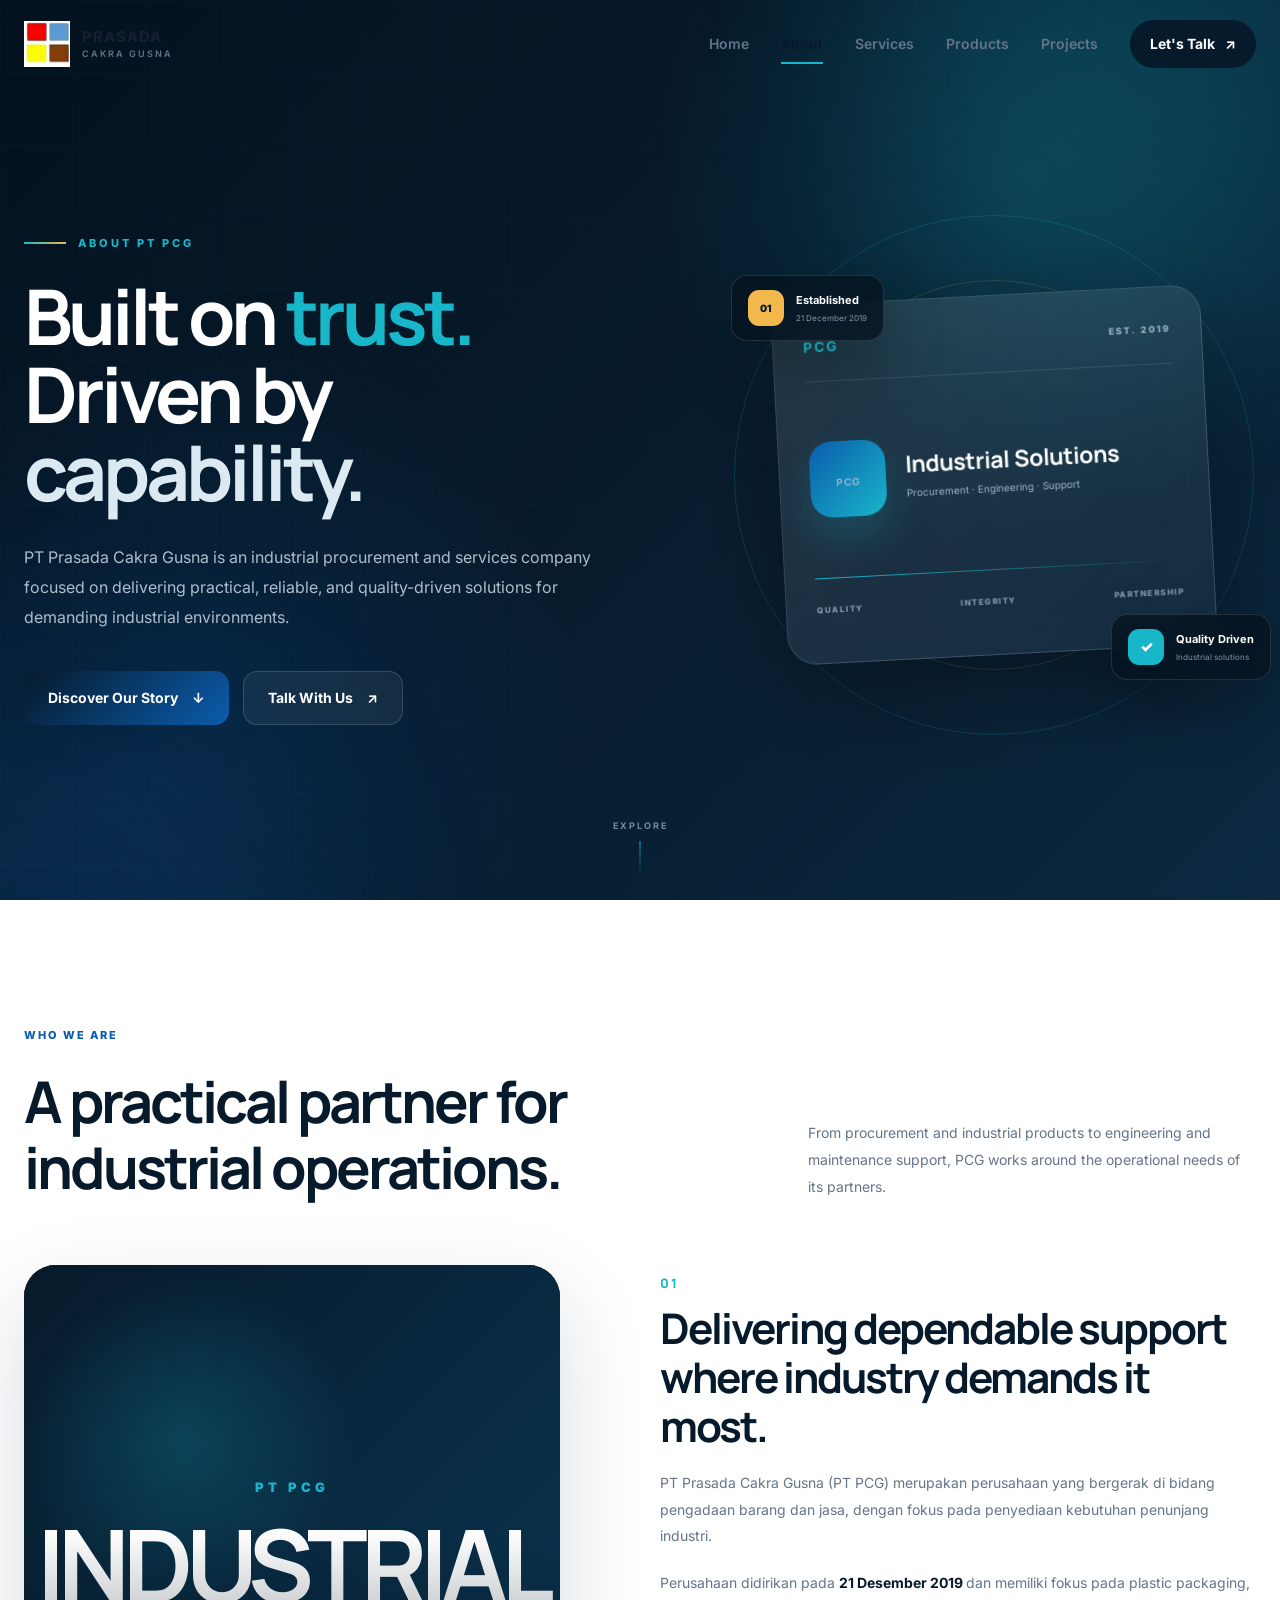
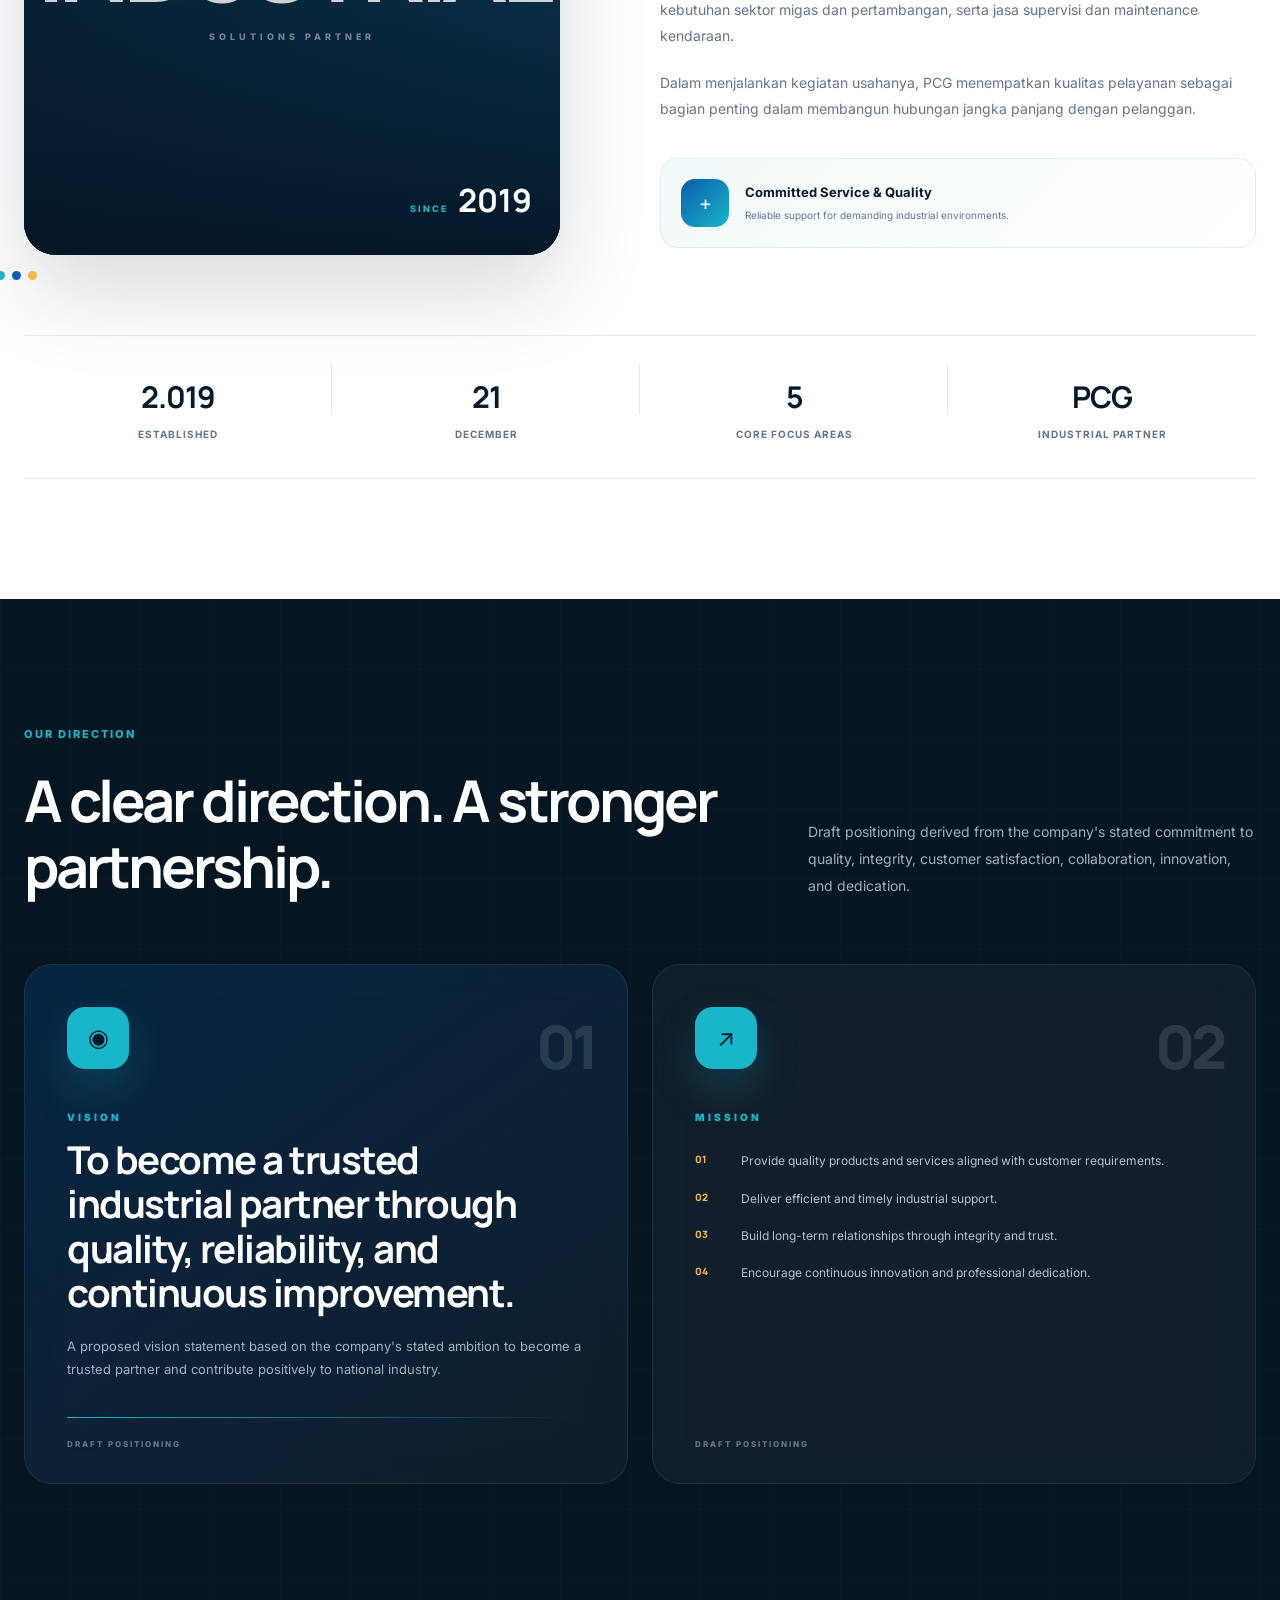
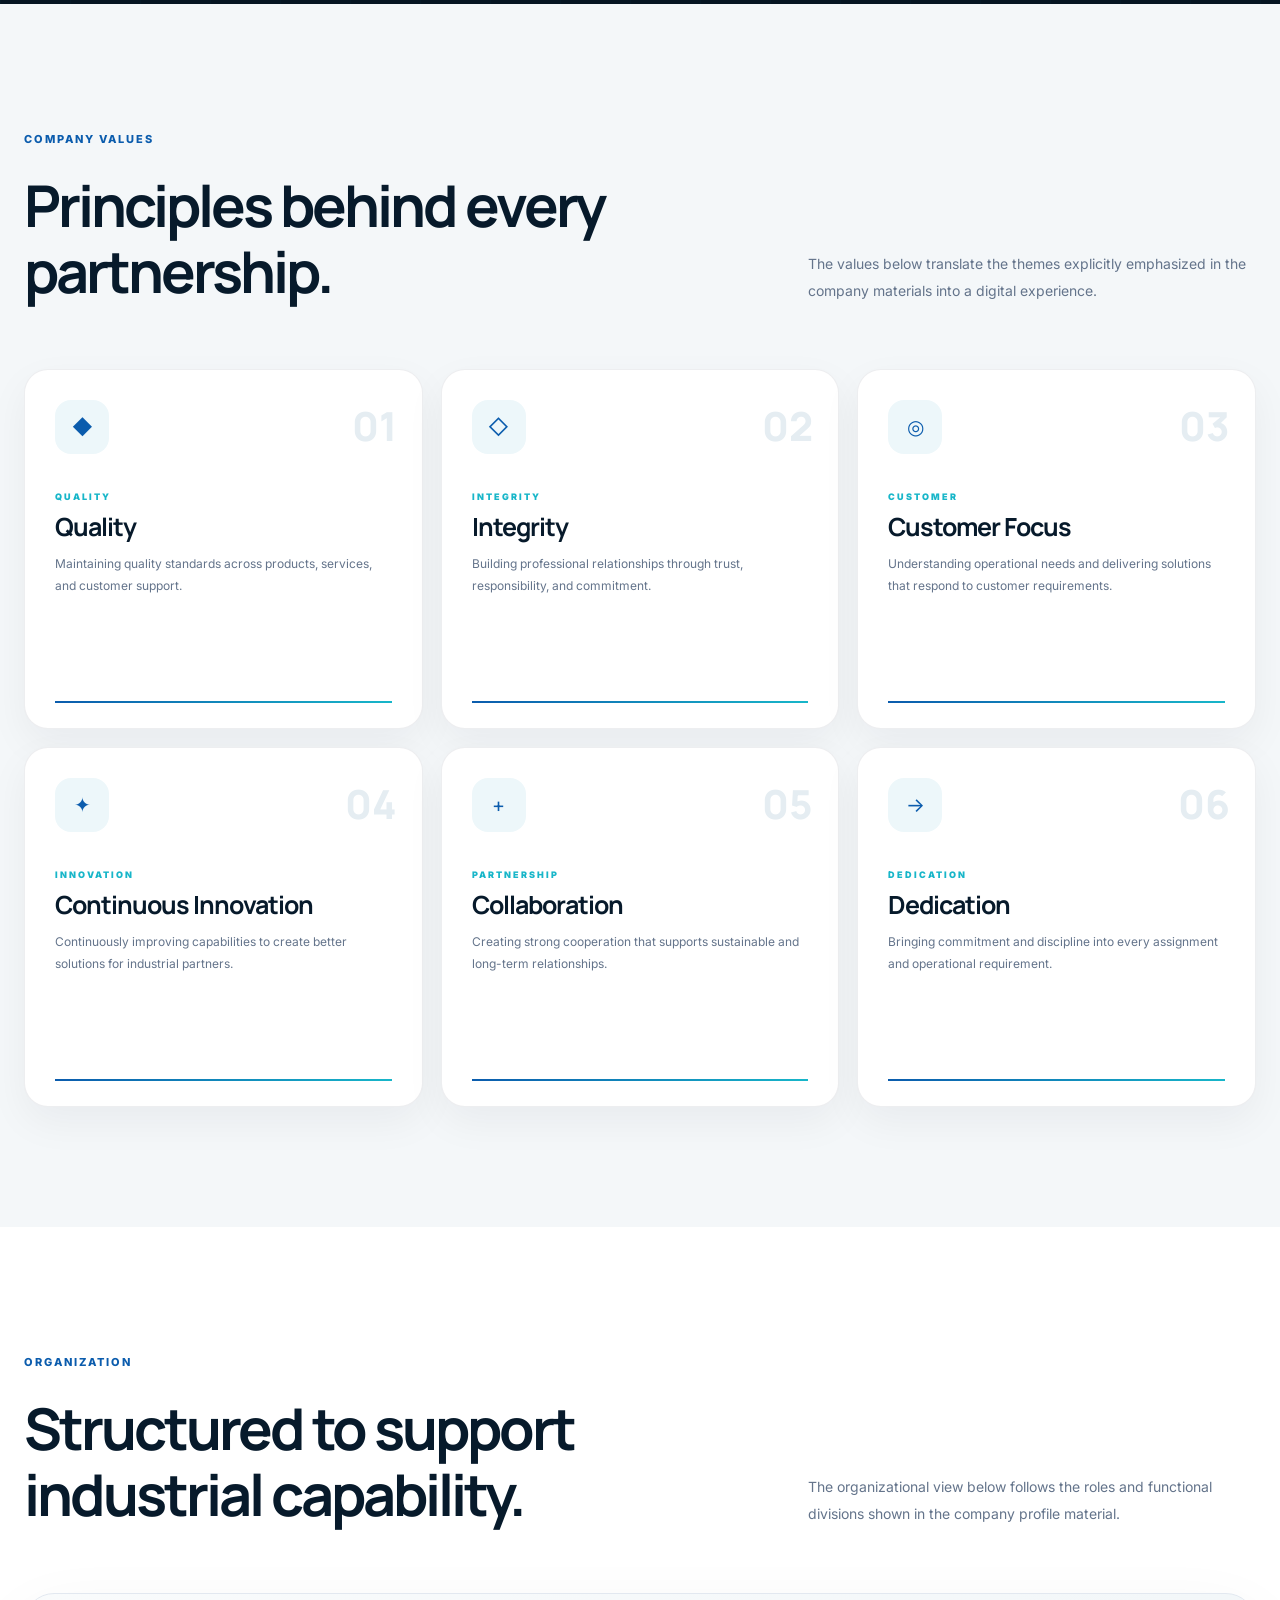
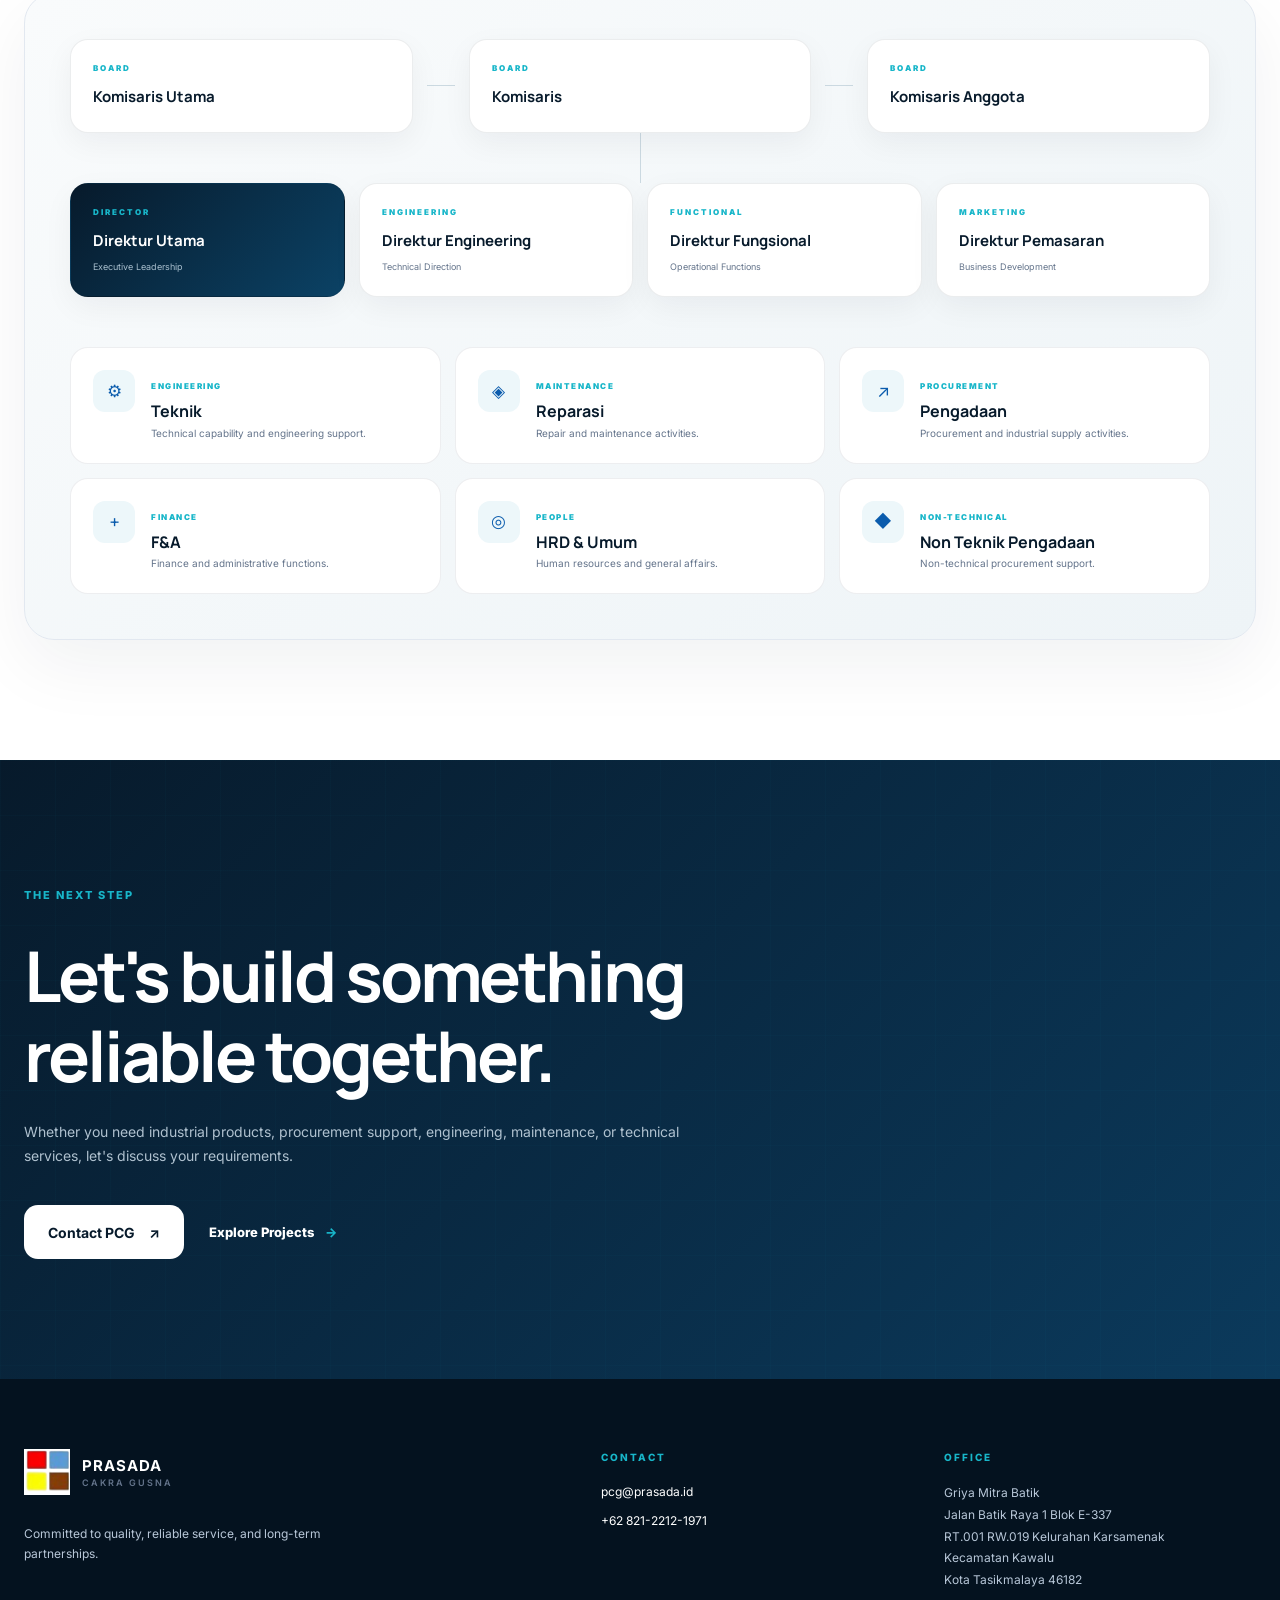
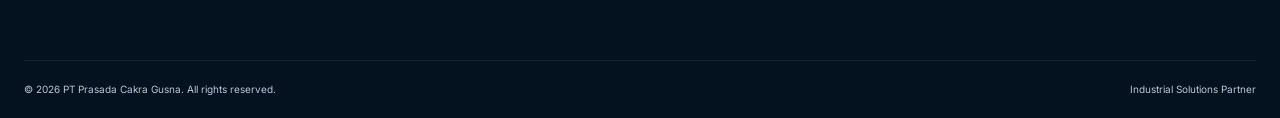
==== about.html @ 7a664880 "update part 3" ====
<!-- ==========================================================
    FILE: about.html
    PT PRASADA CAKRA GUSNA
    Premium About Experience
=========================================================== -->

<!DOCTYPE html>
<html lang="id">

<head>

    <meta charset="UTF-8">

    <meta
        name="viewport"
        content="width=device-width, initial-scale=1.0">

    <meta
        name="description"
        content="Discover PT Prasada Cakra Gusna — industrial procurement, engineering, technical services, and industrial support partner.">

    <meta
        name="theme-color"
        content="#071A2B">

    <title>
        About | PT Prasada Cakra Gusna
    </title>


    <!-- ======================================================
        GOOGLE FONTS
    ======================================================= -->

    <link rel="preconnect" href="https://fonts.googleapis.com">

    <link
        rel="preconnect"
        href="https://fonts.gstatic.com"
        crossorigin>

    <link
        href="https://fonts.googleapis.com/css2?family=Inter:wght@400;500;600;700&family=Manrope:wght@500;600;700;800&display=swap"
        rel="stylesheet">


    <!-- ======================================================
        MAIN CSS
    ======================================================= -->

    <link
        rel="stylesheet"
        href="css/style.css">


    <!-- ======================================================
        ABOUT CSS
    ======================================================= -->

    <link
        rel="stylesheet"
        href="css/about.css">

</head>


<body class="about-page">


    <!-- ======================================================
        PAGE LOADER
    ======================================================= -->

    <div
        id="pageLoader"
        class="page-loader">

        <div class="loader-inner">

            <div class="loader-logo">
                PCG
            </div>

            <div class="loader-line"></div>

        </div>

    </div>


    <!-- ======================================================
        NAVBAR
    ======================================================= -->

    <header
        id="navbar"
        class="navbar">

        <div class="container navbar-inner">

            <a
                href="index.html"
                class="brand">

                <img
                    src="assets/logo/pcg-logo.png"
                    alt="PT Prasada Cakra Gusna"
                    class="brand-logo">

                <div class="brand-text">

                    <strong>
                        PRASADA
                    </strong>

                    <span>
                        CAKRA GUSNA
                    </span>

                </div>

            </a>


            <!-- Desktop Navigation -->

            <nav class="desktop-nav">

                <a
                    href="index.html"
                    class="nav-link">

                    Home

                </a>


                <a
                    href="about.html"
                    class="nav-link active">

                    About

                </a>


                <a
                    href="index.html#services"
                    class="nav-link">

                    Services

                </a>


                <a
                    href="index.html#products"
                    class="nav-link">

                    Products

                </a>


                <a
                    href="index.html#projects"
                    class="nav-link">

                    Projects

                </a>


                <a
                    href="index.html#contact"
                    class="nav-cta">

                    Let's Talk

                    <span>
                        ↗
                    </span>

                </a>

            </nav>


            <!-- Mobile Button -->

            <button
                id="mobileMenuButton"
                class="mobile-menu-button"
                type="button"
                aria-label="Open navigation menu"
                aria-expanded="false">

                <span></span>
                <span></span>
                <span></span>

            </button>

        </div>


        <!-- Mobile Navigation -->

        <div
            id="mobileMenu"
            class="mobile-menu">

            <a href="index.html">
                Home
            </a>

            <a href="about.html">
                About
            </a>

            <a href="index.html#services">
                Services
            </a>

            <a href="index.html#products">
                Products
            </a>

            <a href="index.html#projects">
                Projects
            </a>

            <a href="index.html#contact">
                Contact
            </a>

        </div>

    </header>


    <!-- ======================================================
        MAIN
    ======================================================= -->

    <main>


        <!-- ==================================================
            ABOUT HERO
        =================================================== -->

        <section class="about-hero">

            <div class="about-hero-grid"></div>

            <div class="about-hero-glow about-hero-glow-one"></div>

            <div class="about-hero-glow about-hero-glow-two"></div>


            <div class="container about-hero-inner">


                <div class="about-hero-copy reveal">

                    <span class="about-kicker">

                        <span class="about-kicker-line"></span>

                        ABOUT PT PCG

                    </span>


                    <h1>

                        Built on
                        <span>
                            trust.
                        </span>

                        Driven by
                        <strong>
                            capability.
                        </strong>

                    </h1>


                    <p>

                        PT Prasada Cakra Gusna is an industrial
                        procurement and services company focused
                        on delivering practical, reliable, and
                        quality-driven solutions for demanding
                        industrial environments.

                    </p>


                    <div class="about-hero-actions">

                        <a
                            href="#company-story"
                            class="button button-primary">

                            Discover Our Story

                            <span>
                                ↓
                            </span>

                        </a>


                        <a
                            href="index.html#contact"
                            class="button button-secondary">

                            Talk With Us

                            <span>
                                ↗
                            </span>

                        </a>

                    </div>

                </div>


                <!-- Hero Visual -->

                <div
                    class="about-hero-visual reveal">


                    <div class="about-orbit orbit-large"></div>

                    <div class="about-orbit orbit-medium"></div>


                    <div class="about-hero-card">

                        <div class="about-card-top">

                            <span>
                                PCG
                            </span>

                            <span>
                                EST. 2019
                            </span>

                        </div>


                        <div class="about-card-main">

                            <div class="about-card-symbol">

                                <span>
                                    PCG
                                </span>

                            </div>


                            <div>

                                <strong>
                                    Industrial
                                    Solutions
                                </strong>

                                <span>
                                    Procurement · Engineering · Support
                                </span>

                            </div>

                        </div>


                        <div class="about-card-line"></div>


                        <div class="about-card-footer">

                            <span>
                                QUALITY
                            </span>

                            <span>
                                INTEGRITY
                            </span>

                            <span>
                                PARTNERSHIP
                            </span>

                        </div>

                    </div>


                    <div class="hero-float-tag hero-float-tag-one">

                        <span>
                            01
                        </span>

                        <div>

                            <strong>
                                Established
                            </strong>

                            <small>
                                21 December 2019
                            </small>

                        </div>

                    </div>


                    <div class="hero-float-tag hero-float-tag-two">

                        <span>
                            ✓
                        </span>

                        <div>

                            <strong>
                                Quality Driven
                            </strong>

                            <small>
                                Industrial solutions
                            </small>

                        </div>

                    </div>

                </div>

            </div>


            <div class="about-scroll">

                <span>
                    Explore
                </span>

                <div></div>

            </div>

        </section>


        <!-- ==================================================
            COMPANY INTRO
        =================================================== -->

        <section
            id="company-story"
            class="about-story section">

            <div class="container">


                <div class="about-section-heading reveal">

                    <div>

                        <span class="section-label">
                            WHO WE ARE
                        </span>

                        <h2>

                            A practical partner
                            for industrial operations.

                        </h2>

                    </div>


                    <p>

                        From procurement and industrial products
                        to engineering and maintenance support,
                        PCG works around the operational needs
                        of its partners.

                    </p>

                </div>


                <div class="story-layout">


                    <!-- Story Visual -->

                    <div
                        class="story-visual reveal">


                        <div class="story-image-frame">

                            <img
                                src="assets/images/about/company-story.png"
                                alt="Industrial activity supported by PT Prasada Cakra Gusna"
                                loading="lazy"
                                onerror="this.style.display='none'; this.parentElement.classList.add('image-fallback');">


                            <div class="story-fallback-content">

                                <span>
                                    PT PCG
                                </span>

                                <strong>
                                    INDUSTRIAL
                                </strong>

                                <small>
                                    SOLUTIONS PARTNER
                                </small>

                            </div>


                            <div class="story-image-overlay"></div>


                            <div class="story-image-caption">

                                <span>
                                    SINCE
                                </span>

                                <strong>
                                    2019
                                </strong>

                            </div>

                        </div>


                        <div class="story-decoration">

                            <span></span>
                            <span></span>
                            <span></span>

                        </div>

                    </div>


                    <!-- Story Content -->

                    <div
                        class="story-content reveal">

                        <div class="story-index">
                            01
                        </div>


                        <h3>

                            Delivering dependable
                            support where industry
                            demands it most.

                        </h3>


                        <p>

                            PT Prasada Cakra Gusna (PT PCG)
                            merupakan perusahaan yang bergerak
                            di bidang pengadaan barang dan jasa,
                            dengan fokus pada penyediaan kebutuhan
                            penunjang industri.

                        </p>


                        <p>

                            Perusahaan didirikan pada
                            <strong>
                                21 Desember 2019
                            </strong>
                            dan memiliki fokus pada plastic
                            packaging, kebutuhan sektor migas
                            dan pertambangan, serta jasa supervisi
                            dan maintenance kendaraan.

                        </p>


                        <p>

                            Dalam menjalankan kegiatan usahanya,
                            PCG menempatkan kualitas pelayanan
                            sebagai bagian penting dalam membangun
                            hubungan jangka panjang dengan pelanggan.

                        </p>


                        <div class="story-highlight">

                            <div class="story-highlight-icon">
                                +
                            </div>

                            <div>

                                <strong>
                                    Committed Service & Quality
                                </strong>

                                <span>
                                    Reliable support for demanding
                                    industrial environments.
                                </span>

                            </div>

                        </div>

                    </div>

                </div>


                <!-- Stats -->

                <div class="about-stats reveal">


                    <div class="about-stat">

                        <strong
                            data-counter="2019">
                            0
                        </strong>

                        <span>
                            Established
                        </span>

                    </div>


                    <div class="about-stat">

                        <strong
                            data-counter="21">
                            0
                        </strong>

                        <span>
                            December
                        </span>

                    </div>


                    <div class="about-stat">

                        <strong
                            data-counter="5">
                            0
                        </strong>

                        <span>
                            Core Focus Areas
                        </span>

                    </div>


                    <div class="about-stat">

                        <strong>
                            PCG
                        </strong>

                        <span>
                            Industrial Partner
                        </span>

                    </div>

                </div>

            </div>

        </section>


        <!-- ==================================================
            VISION & MISSION
        =================================================== -->

        <section class="direction-section section">

            <div class="direction-background"></div>


            <div class="container">


                <div class="about-section-heading light-heading reveal">

                    <div>

                        <span class="section-label light">
                            OUR DIRECTION
                        </span>

                        <h2>

                            A clear direction.
                            A stronger partnership.

                        </h2>

                    </div>


                    <p>

                        Draft positioning derived from the
                        company's stated commitment to quality,
                        integrity, customer satisfaction,
                        collaboration, innovation, and dedication.

                    </p>

                </div>


                <div class="direction-grid">


                    <!-- Vision -->

                    <article
                        class="direction-card direction-card-main reveal">

                        <div class="direction-number">
                            01
                        </div>


                        <div class="direction-icon">
                            ◉
                        </div>


                        <span class="direction-label">
                            VISION
                        </span>


                        <h3>

                            To become a trusted industrial
                            partner through quality,
                            reliability, and continuous
                            improvement.

                        </h3>


                        <p>

                            A proposed vision statement based
                            on the company's stated ambition
                            to become a trusted partner and
                            contribute positively to national
                            industry.

                        </p>


                        <div class="direction-line"></div>


                        <span class="direction-note">
                            DRAFT POSITIONING
                        </span>

                    </article>


                    <!-- Mission -->

                    <article
                        class="direction-card reveal">

                        <div class="direction-number">
                            02
                        </div>


                        <div class="direction-icon">
                            ↗
                        </div>


                        <span class="direction-label">
                            MISSION
                        </span>


                        <ul class="mission-list">

                            <li>

                                <span>01</span>

                                <p>
                                    Provide quality products
                                    and services aligned with
                                    customer requirements.
                                </p>

                            </li>


                            <li>

                                <span>02</span>

                                <p>
                                    Deliver efficient and timely
                                    industrial support.
                                </p>

                            </li>


                            <li>

                                <span>03</span>

                                <p>
                                    Build long-term relationships
                                    through integrity and trust.
                                </p>

                            </li>


                            <li>

                                <span>04</span>

                                <p>
                                    Encourage continuous
                                    innovation and professional
                                    dedication.
                                </p>

                            </li>

                        </ul>


                        <span class="direction-note">
                            DRAFT POSITIONING
                        </span>

                    </article>

                </div>

            </div>

        </section>


        <!-- ==================================================
            COMPANY VALUES
        =================================================== -->

        <section class="values-section section">

            <div class="container">


                <div class="about-section-heading reveal">

                    <div>

                        <span class="section-label">
                            COMPANY VALUES
                        </span>

                        <h2>

                            Principles behind
                            every partnership.

                        </h2>

                    </div>


                    <p>

                        The values below translate the themes
                        explicitly emphasized in the company
                        materials into a digital experience.

                    </p>

                </div>


                <div class="premium-values-grid">


                    <article
                        class="premium-value-card value-quality reveal">

                        <div class="premium-value-number">
                            01
                        </div>

                        <div class="premium-value-icon">
                            ◆
                        </div>

                        <span>
                            QUALITY
                        </span>

                        <h3>
                            Quality
                        </h3>

                        <p>

                            Maintaining quality standards
                            across products, services,
                            and customer support.

                        </p>

                        <div class="value-progress">

                            <span></span>

                        </div>

                    </article>


                    <article
                        class="premium-value-card value-integrity reveal">

                        <div class="premium-value-number">
                            02
                        </div>

                        <div class="premium-value-icon">
                            ◇
                        </div>

                        <span>
                            INTEGRITY
                        </span>

                        <h3>
                            Integrity
                        </h3>

                        <p>

                            Building professional relationships
                            through trust, responsibility,
                            and commitment.

                        </p>

                        <div class="value-progress">

                            <span></span>

                        </div>

                    </article>


                    <article
                        class="premium-value-card value-customer reveal">

                        <div class="premium-value-number">
                            03
                        </div>

                        <div class="premium-value-icon">
                            ◎
                        </div>

                        <span>
                            CUSTOMER
                        </span>

                        <h3>
                            Customer Focus
                        </h3>

                        <p>

                            Understanding operational needs
                            and delivering solutions that
                            respond to customer requirements.

                        </p>

                        <div class="value-progress">

                            <span></span>

                        </div>

                    </article>


                    <article
                        class="premium-value-card value-innovation reveal">

                        <div class="premium-value-number">
                            04
                        </div>

                        <div class="premium-value-icon">
                            ✦
                        </div>

                        <span>
                            INNOVATION
                        </span>

                        <h3>
                            Continuous Innovation
                        </h3>

                        <p>

                            Continuously improving capabilities
                            to create better solutions for
                            industrial partners.

                        </p>

                        <div class="value-progress">

                            <span></span>

                        </div>

                    </article>


                    <article
                        class="premium-value-card value-partnership reveal">

                        <div class="premium-value-number">
                            05
                        </div>

                        <div class="premium-value-icon">
                            +
                        </div>

                        <span>
                            PARTNERSHIP
                        </span>

                        <h3>
                            Collaboration
                        </h3>

                        <p>

                            Creating strong cooperation that
                            supports sustainable and long-term
                            relationships.

                        </p>

                        <div class="value-progress">

                            <span></span>

                        </div>

                    </article>


                    <article
                        class="premium-value-card value-dedication reveal">

                        <div class="premium-value-number">
                            06
                        </div>

                        <div class="premium-value-icon">
                            →
                        </div>

                        <span>
                            DEDICATION
                        </span>

                        <h3>
                            Dedication
                        </h3>

                        <p>

                            Bringing commitment and discipline
                            into every assignment and
                            operational requirement.

                        </p>

                        <div class="value-progress">

                            <span></span>

                        </div>

                    </article>

                </div>

            </div>

        </section>


        <!-- ==================================================
            ORGANIZATION
        =================================================== -->

        <section class="organization-section section">

            <div class="container">


                <div class="about-section-heading reveal">

                    <div>

                        <span class="section-label">
                            ORGANIZATION
                        </span>

                        <h2>

                            Structured to support
                            industrial capability.

                        </h2>

                    </div>


                    <p>

                        The organizational view below follows
                        the roles and functional divisions
                        shown in the company profile material.

                    </p>

                </div>


                <div class="organization-wrapper reveal">


                    <!-- Executive -->

                    <div class="org-level org-executive">


                        <div class="org-node org-board">

                            <span class="org-node-label">
                                BOARD
                            </span>

                            <strong>
                                Komisaris Utama
                            </strong>

                        </div>


                        <div class="org-connector"></div>


                        <div class="org-node org-board">

                            <span class="org-node-label">
                                BOARD
                            </span>

                            <strong>
                                Komisaris
                            </strong>

                        </div>


                        <div class="org-connector"></div>


                        <div class="org-node org-board">

                            <span class="org-node-label">
                                BOARD
                            </span>

                            <strong>
                                Komisaris Anggota
                            </strong>

                        </div>

                    </div>


                    <div class="org-main-line"></div>


                    <!-- Directors -->

                    <div class="org-level org-directors">


                        <article class="org-node org-primary">

                            <span class="org-node-label">
                                DIRECTOR
                            </span>

                            <strong>
                                Direktur Utama
                            </strong>

                            <small>
                                Executive Leadership
                            </small>

                        </article>


                        <article class="org-node">

                            <span class="org-node-label">
                                ENGINEERING
                            </span>

                            <strong>
                                Direktur Engineering
                            </strong>

                            <small>
                                Technical Direction
                            </small>

                        </article>


                        <article class="org-node">

                            <span class="org-node-label">
                                FUNCTIONAL
                            </span>

                            <strong>
                                Direktur Fungsional
                            </strong>

                            <small>
                                Operational Functions
                            </small>

                        </article>


                        <article class="org-node">

                            <span class="org-node-label">
                                MARKETING
                            </span>

                            <strong>
                                Direktur Pemasaran
                            </strong>

                            <small>
                                Business Development
                            </small>

                        </article>

                    </div>


                    <!-- Functional Divisions -->

                    <div class="org-functional-grid">


                        <article class="org-function reveal">

                            <div class="org-function-icon">
                                ⚙
                            </div>

                            <div>

                                <span>
                                    ENGINEERING
                                </span>

                                <h3>
                                    Teknik
                                </h3>

                                <p>
                                    Technical capability
                                    and engineering support.
                                </p>

                            </div>

                        </article>


                        <article class="org-function reveal">

                            <div class="org-function-icon">
                                ◈
                            </div>

                            <div>

                                <span>
                                    MAINTENANCE
                                </span>

                                <h3>
                                    Reparasi
                                </h3>

                                <p>
                                    Repair and maintenance
                                    activities.
                                </p>

                            </div>

                        </article>


                        <article class="org-function reveal">

                            <div class="org-function-icon">
                                ↗
                            </div>

                            <div>

                                <span>
                                    PROCUREMENT
                                </span>

                                <h3>
                                    Pengadaan
                                </h3>

                                <p>
                                    Procurement and industrial
                                    supply activities.
                                </p>

                            </div>

                        </article>


                        <article class="org-function reveal">

                            <div class="org-function-icon">
                                +
                            </div>

                            <div>

                                <span>
                                    FINANCE
                                </span>

                                <h3>
                                    F&A
                                </h3>

                                <p>
                                    Finance and administrative
                                    functions.
                                </p>

                            </div>

                        </article>


                        <article class="org-function reveal">

                            <div class="org-function-icon">
                                ◎
                            </div>

                            <div>

                                <span>
                                    PEOPLE
                                </span>

                                <h3>
                                    HRD & Umum
                                </h3>

                                <p>
                                    Human resources and
                                    general affairs.
                                </p>

                            </div>

                        </article>


                        <article class="org-function reveal">

                            <div class="org-function-icon">
                                ◆
                            </div>

                            <div>

                                <span>
                                    NON-TECHNICAL
                                </span>

                                <h3>
                                    Non Teknik Pengadaan
                                </h3>

                                <p>
                                    Non-technical procurement
                                    support.
                                </p>

                            </div>

                        </article>

                    </div>

                </div>

            </div>

        </section>


        <!-- ==================================================
            CLOSING CTA
        =================================================== -->

        <section class="about-cta">

            <div class="about-cta-grid"></div>


            <div class="container">

                <div class="about-cta-inner reveal">

                    <span class="section-label light">
                        THE NEXT STEP
                    </span>


                    <h2>

                        Let's build something
                        reliable together.

                    </h2>


                    <p>

                        Whether you need industrial products,
                        procurement support, engineering,
                        maintenance, or technical services,
                        let's discuss your requirements.

                    </p>


                    <div class="about-cta-actions">

                        <a
                            href="index.html#contact"
                            class="button button-light">

                            Contact PCG

                            <span>
                                ↗
                            </span>

                        </a>


                        <a
                            href="index.html#projects"
                            class="about-cta-link">

                            Explore Projects

                            <span>
                                →
                            </span>

                        </a>

                    </div>

                </div>

            </div>

        </section>

    </main>


    <!-- ======================================================
        FOOTER
    ======================================================= -->

    <footer class="footer">

        <div class="container footer-inner">


            <div>

                <a
                    href="index.html"
                    class="brand footer-brand">

                    <img
                        src="assets/logo/pcg-logo.png"
                        alt="PT Prasada Cakra Gusna"
                        class="brand-logo">

                    <div class="brand-text">

                        <strong>
                            PRASADA
                        </strong>

                        <span>
                            CAKRA GUSNA
                        </span>

                    </div>

                </a>


                <p class="footer-description">

                    Committed to quality,
                    reliable service, and
                    long-term partnerships.

                </p>

            </div>


            <div class="footer-contact">

                <span>
                    CONTACT
                </span>

                <a href="mailto:pcg@prasada.id">
                    pcg@prasada.id
                </a>

                <a href="tel:+6282122121971">
                    +62 821-2212-1971
                </a>

            </div>


            <div class="footer-address">

                <span>
                    OFFICE
                </span>

                <p>

                    Griya Mitra Batik<br>
                    Jalan Batik Raya 1 Blok E-337<br>
                    RT.001 RW.019 Kelurahan Karsamenak<br>
                    Kecamatan Kawalu<br>
                    Kota Tasikmalaya 46182

                </p>

            </div>

        </div>


        <div class="container footer-bottom">

            <span>
                © 2026 PT Prasada Cakra Gusna.
                All rights reserved.
            </span>

            <span>
                Industrial Solutions Partner
            </span>

        </div>

    </footer>


    <!-- ======================================================
        ABOUT JAVASCRIPT
    ======================================================= -->

    <script src="js/about.js"></script>

</body>

</html>
---- css/style.css ----
/* ==========================================================
   FILE: css/style.css
   PT PRASADA CAKRA GUSNA
=========================================================== */

:root {

    --navy: #071a2b;
    --navy-light: #0d2942;
    --blue: #0b5cad;
    --cyan: #18b6c9;
    --gold: #f2b84b;

    --white: #ffffff;
    --off-white: #f5f7fa;

    --text: #172033;
    --muted: #64748b;
    --border: #e2e8f0;

    --shadow:
        0 25px 60px rgba(7, 26, 43, 0.10);

    --shadow-hover:
        0 35px 80px rgba(7, 26, 43, 0.16);

    --radius-lg: 28px;
    --radius-md: 20px;

    --container: 1240px;

    --transition:
        300ms cubic-bezier(0.22, 1, 0.36, 1);

}


* {
    margin: 0;
    padding: 0;
    box-sizing: border-box;
}


html {
    scroll-behavior: smooth;
}


body {

    font-family:
        "Inter",
        sans-serif;

    color: var(--text);

    background:
        var(--off-white);

    line-height: 1.7;

    overflow-x: hidden;

}


body.loading {
    overflow: hidden;
}


h1,
h2,
h3,
h4 {

    font-family:
        "Manrope",
        sans-serif;

    line-height: 1.15;

}


a {
    color: inherit;
    text-decoration: none;
}


img {

    display: block;

    max-width: 100%;

}


button {
    font: inherit;
}


.container {

    width: min(
        calc(100% - 48px),
        var(--container)
    );

    margin-inline: auto;

}


/* ==========================================================
   LOADER
=========================================================== */

.page-loader {

    position: fixed;

    inset: 0;

    z-index: 9999;

    display: grid;

    place-items: center;

    background: var(--navy);

    transition:
        opacity 600ms ease,
        visibility 600ms ease;

}


.page-loader.hidden {

    opacity: 0;

    visibility: hidden;

}


.loader-inner {

    text-align: center;

}


.loader-logo {

    color: var(--white);

    font-family:
        "Manrope",
        sans-serif;

    font-size: 48px;

    font-weight: 800;

    letter-spacing: -2px;

}


.loader-line {

    width: 120px;

    height: 3px;

    margin: 18px auto 0;

    background:
        linear-gradient(
            90deg,
            var(--blue),
            var(--cyan),
            var(--gold)
        );

    transform-origin: left;

    animation:
        loaderLine 1.2s ease infinite;

}


@keyframes loaderLine {

    0% {
        transform: scaleX(0);
    }

    50% {
        transform: scaleX(1);
    }

    100% {
        transform: scaleX(0);
        transform-origin: right;
    }

}


/* ==========================================================
   NAVBAR
=========================================================== */

.navbar {

    position: fixed;

    top: 0;
    left: 0;
    right: 0;

    z-index: 1000;

    transition:
        background var(--transition),
        box-shadow var(--transition);

}


.navbar.scrolled {

    background:
        rgba(255, 255, 255, 0.92);

    backdrop-filter:
        blur(20px);

    box-shadow:
        0 10px 40px rgba(7, 26, 43, 0.08);

}


.navbar-inner {

    min-height: 88px;

    display: flex;

    align-items: center;

    justify-content: space-between;

}


.brand {

    display: inline-flex;

    align-items: center;

    gap: 12px;

}


.brand-logo {
    width: 46px;
    height: 46px;
    flex: 0 0 46px;
    object-fit: contain;
    display: block;
}

.brand-mark {

    width: 44px;
    height: 44px;

    display: grid;

    place-items: center;

    border-radius: 12px;

    background:
        linear-gradient(
            135deg,
            var(--blue),
            var(--cyan)
        );

    color: var(--white);

    font-family:
        "Manrope",
        sans-serif;

    font-size: 13px;

    font-weight: 800;

    letter-spacing: 1px;

    box-shadow:
        0 8px 24px rgba(11, 92, 173, 0.25);

}


.brand-text {

    display: flex;

    flex-direction: column;

    line-height: 1.05;

}


.brand-text strong {

    font-size: 15px;

    letter-spacing: 1px;

}


.brand-text span {

    margin-top: 4px;

    color: var(--muted);

    font-size: 9px;

    font-weight: 600;

    letter-spacing: 2px;

}


.desktop-nav {

    display: flex;

    align-items: center;

    gap: 32px;

}


.nav-link {

    position: relative;

    color: var(--muted);

    font-size: 14px;

    font-weight: 600;

    transition:
        color var(--transition);

}


.nav-link::after {

    content: "";

    position: absolute;

    left: 0;

    bottom: -8px;

    width: 0;

    height: 2px;

    background: var(--cyan);

    transition:
        width var(--transition);

}


.nav-link:hover,
.nav-link.active {

    color: var(--navy);

}


.nav-link:hover::after,
.nav-link.active::after {

    width: 100%;

}


.nav-cta {

    display: inline-flex;

    align-items: center;

    gap: 10px;

    padding: 12px 20px;

    border-radius: 999px;

    color: var(--white);

    background: var(--navy);

    font-size: 14px;

    font-weight: 700;

    transition:
        transform var(--transition),
        background var(--transition),
        box-shadow var(--transition);

}


.nav-cta:hover {

    transform: translateY(-2px);

    background: var(--blue);

    box-shadow:
        0 12px 30px rgba(11, 92, 173, 0.25);

}


.mobile-menu-button {

    display: none;

    width: 44px;
    height: 44px;

    border: 0;

    background: transparent;

    cursor: pointer;

}


.mobile-menu-button span {

    display: block;

    width: 24px;

    height: 2px;

    margin: 5px auto;

    background: var(--navy);

}


.mobile-menu {

    display: none;

}


/* ==========================================================
   HERO
=========================================================== */

.hero {

    position: relative;

    min-height: 100vh;

    display: flex;

    align-items: center;

    padding:
        140px 0 90px;

    overflow: hidden;

    background:

        radial-gradient(
            circle at 75% 35%,
            rgba(24, 182, 201, 0.12),
            transparent 32%
        ),

        linear-gradient(
            135deg,
            #f7fafc 0%,
            #eef5fa 100%
        );

}


.hero-grid {

    position: absolute;

    inset: 0;

    opacity: 0.35;

    background-image:

        linear-gradient(
            rgba(11, 92, 173, 0.06) 1px,
            transparent 1px
        ),

        linear-gradient(
            90deg,
            rgba(11, 92, 173, 0.06) 1px,
            transparent 1px
        );

    background-size:
        60px 60px;

    mask-image:
        linear-gradient(
            to right,
            black,
            transparent
        );

}


.hero-glow {

    position: absolute;

    width: 450px;
    height: 450px;

    border-radius: 50%;

    filter: blur(100px);

    pointer-events: none;

}


.hero-glow-one {

    top: 10%;

    right: -150px;

    background:
        rgba(24, 182, 201, 0.16);

}


.hero-glow-two {

    bottom: -200px;

    left: -150px;

    background:
        rgba(11, 92, 173, 0.12);

}


.hero-content {

    position: relative;

    z-index: 2;

    display: grid;

    grid-template-columns:
        minmax(0, 1fr)
        minmax(0, 0.9fr);

    gap: 80px;

    align-items: center;

}


.eyebrow,
.section-label {

    display: inline-flex;

    align-items: center;

    gap: 10px;

    color: var(--blue);

    font-size: 11px;

    font-weight: 800;

    letter-spacing: 2px;

}


.eyebrow-dot {

    width: 8px;
    height: 8px;

    border-radius: 50%;

    background: var(--cyan);

    box-shadow:
        0 0 0 6px rgba(24, 182, 201, 0.12);

}


.hero h1 {

    max-width: 760px;

    margin-top: 24px;

    color: var(--navy);

    font-size:
        clamp(48px, 6vw, 78px);

    letter-spacing: -4px;

}


.hero h1 span {

    color: var(--blue);

}


.hero h1 strong {

    display: block;

    color: var(--navy);

}


.hero-description {

    max-width: 620px;

    margin-top: 28px;

    color: var(--muted);

    font-size: 17px;

}


.hero-actions {

    display: flex;

    flex-wrap: wrap;

    gap: 14px;

    margin-top: 36px;

}


.button {

    display: inline-flex;

    align-items: center;

    justify-content: center;

    gap: 14px;

    min-height: 54px;

    padding:
        0 24px;

    border-radius: 14px;

    font-size: 14px;

    font-weight: 700;

    transition:
        transform var(--transition),
        box-shadow var(--transition),
        background var(--transition);

}


.button-primary {

    color: var(--white);

    background:
        linear-gradient(
            135deg,
            var(--navy),
            var(--blue)
        );

    box-shadow:
        0 15px 35px rgba(7, 26, 43, 0.18);

}


.button-primary:hover {

    transform: translateY(-3px);

    box-shadow:
        0 22px 45px rgba(7, 26, 43, 0.24);

}


.button-secondary {

    color: var(--navy);

    background:
        rgba(255, 255, 255, 0.75);

    border:
        1px solid var(--border);

}


.button-secondary:hover {

    transform: translateY(-3px);

    background: var(--white);

}


.button-light {

    color: var(--navy);

    background: var(--white);

}


.hero-trust {

    display: flex;

    align-items: center;

    gap: 24px;

    margin-top: 48px;

}


.hero-trust div:not(.trust-divider) {

    display: flex;

    flex-direction: column;

}


.hero-trust strong {

    color: var(--navy);

    font-family:
        "Manrope",
        sans-serif;

    font-size: 17px;

}


.hero-trust span {

    color: var(--muted);

    font-size: 11px;

}


.trust-divider {

    width: 1px;

    height: 34px;

    background: var(--border);

}


/* ==========================================================
   HERO IMAGE
=========================================================== */

.hero-visual {

    position: relative;

}


.hero-image-wrapper {

    position: relative;

    padding: 18px;

}


.hero-image-wrapper::before {

    content: "";

    position: absolute;

    inset: 0;

    border-radius: 40px;

    border:
        1px solid rgba(24, 182, 201, 0.25);

    transform:
        rotate(3deg);

}


.hero-image {

    position: relative;

    width: 100%;

    height: 620px;

    object-fit: cover;

    border-radius: 32px;

    box-shadow:
        0 35px 80px rgba(7, 26, 43, 0.22);

}


.hero-image-overlay {

    position: absolute;

    inset: 18px;

    border-radius: 32px;

    background:
        linear-gradient(
            180deg,
            transparent 45%,
            rgba(7, 26, 43, 0.58)
        );

    pointer-events: none;

}


.hero-image-glow {

    position: absolute;

    inset: 10%;

    background:
        var(--cyan);

    filter: blur(80px);

    opacity: 0.12;

}


.floating-card {

    position: absolute;

    z-index: 3;

    display: flex;

    align-items: center;

    gap: 14px;

    padding: 16px 18px;

    border-radius: 18px;

    background:
        rgba(255, 255, 255, 0.92);

    backdrop-filter:
        blur(16px);

    box-shadow:
        0 20px 50px rgba(7, 26, 43, 0.16);

}


.floating-card strong {

    display: block;

    color: var(--navy);

    font-size: 13px;

}


.floating-card span {

    display: block;

    color: var(--muted);

    font-size: 10px;

}


.floating-card-top {

    top: 70px;

    left: -35px;

}


.floating-card-bottom {

    right: -35px;

    bottom: 65px;

}


.floating-icon {

    width: 38px;
    height: 38px;

    display: grid;

    place-items: center;

    border-radius: 12px;

    color: var(--white) !important;

    background: var(--cyan);

    font-size: 18px !important;

}


.floating-number {

    width: 38px;
    height: 38px;

    display: grid;

    place-items: center;

    border-radius: 12px;

    color: var(--navy) !important;

    background: var(--gold);

    font-size: 12px !important;

    font-weight: 800;

}


.scroll-indicator {

    position: absolute;

    bottom: 28px;

    left: 50%;

    transform:
        translateX(-50%);

    display: flex;

    flex-direction: column;

    align-items: center;

    gap: 8px;

    color: var(--muted);

    font-size: 10px;

    letter-spacing: 1px;

    text-transform: uppercase;

}


.scroll-line {

    width: 1px;

    height: 36px;

    background:
        linear-gradient(
            to bottom,
            var(--cyan),
            transparent
        );

}


/* ==========================================================
   GENERAL SECTIONS
=========================================================== */

.section {

    padding:
        120px 0;

}


.section-header {

    display: grid;

    grid-template-columns:
        minmax(0, 1.1fr)
        minmax(0, 0.7fr);

    gap: 80px;

    align-items: end;

    margin-bottom: 60px;

}


.section-label {

    margin-bottom: 18px;

}


.section-header h2 {

    max-width: 720px;

    color: var(--navy);

    font-size:
        clamp(36px, 4vw, 56px);

    letter-spacing: -2.5px;

}


.section-header > p {

    color: var(--muted);

    font-size: 15px;

}


/* ==========================================================
   ABOUT
=========================================================== */

.about-section {

    background: var(--white);

}


.about-grid {

    display: grid;

    grid-template-columns:
        minmax(0, 0.9fr)
        minmax(0, 1fr);

    gap: 90px;

    align-items: center;

}


.about-image {

    position: relative;

}


.about-image img {

    width: 100%;

    height: 560px;

    object-fit: cover;

    border-radius: var(--radius-lg);

    box-shadow: var(--shadow);

}


.about-image-badge {

    position: absolute;

    right: -25px;

    bottom: 35px;

    display: flex;

    flex-direction: column;

    padding: 20px 24px;

    border-radius: 18px;

    background: var(--navy);

    color: var(--white);

    box-shadow: var(--shadow);

}


.about-image-badge strong {

    font-family:
        "Manrope",
        sans-serif;

    font-size: 20px;

}


.about-image-badge span {

    margin-top: 3px;

    color: #b8c7d8;

    font-size: 11px;

}


.about-number {

    color: var(--cyan);

    font-family:
        "Manrope",
        sans-serif;

    font-size: 13px;

    font-weight: 800;

}


.about-content h3 {

    max-width: 600px;

    margin-top: 12px;

    color: var(--navy);

    font-size:
        clamp(30px, 3vw, 42px);

    letter-spacing: -1.5px;

}


.about-content p {

    max-width: 650px;

    margin-top: 20px;

    color: var(--muted);

}


.text-link {

    display: inline-flex;

    gap: 10px;

    margin-top: 28px;

    color: var(--blue);

    font-size: 14px;

    font-weight: 800;

}


.text-link span {

    transition:
        transform var(--transition);

}


.text-link:hover span {

    transform:
        translateX(5px);

}


.value-grid {

    display: grid;

    grid-template-columns:
        repeat(2, 1fr);

    gap: 12px;

    margin-top: 42px;

}


.value-card {

    padding: 18px;

    border:
        1px solid var(--border);

    border-radius: 16px;

    transition:
        transform var(--transition),
        box-shadow var(--transition);

}


.value-card:hover {

    transform:
        translateY(-4px);

    box-shadow:
        0 15px 35px rgba(7, 26, 43, 0.08);

}


.value-icon {

    color: var(--cyan);

    font-size: 18px;

}


.value-card strong {

    display: block;

    margin-top: 8px;

    color: var(--navy);

    font-size: 13px;

}


.value-card span {

    color: var(--muted);

    font-size: 10px;

}


/* ==========================================================
   SERVICES
=========================================================== */

.services-preview {

    background: #eef4f8;

}


.service-grid {

    display: grid;

    grid-template-columns:
        repeat(3, 1fr);

    gap: 20px;

}


.service-card {

    position: relative;

    min-height: 360px;

    padding: 34px;

    overflow: hidden;

    border-radius: var(--radius-md);

    background: var(--white);

    border:
        1px solid rgba(7, 26, 43, 0.06);

    box-shadow:
        0 12px 35px rgba(7, 26, 43, 0.06);

    transition:
        transform var(--transition),
        box-shadow var(--transition);

}


.service-card:hover {

    transform:
        translateY(-8px);

    box-shadow: var(--shadow-hover);

}


.service-card-featured {

    color: var(--white);

    background:
        linear-gradient(
            145deg,
            var(--navy),
            #0c3d63
        );

}


.service-card-number {

    color: var(--cyan);

    font-family:
        "Manrope",
        sans-serif;

    font-size: 12px;

    font-weight: 800;

}


.service-card-icon {

    width: 58px;
    height: 58px;

    display: grid;

    place-items: center;

    margin-top: 40px;

    border-radius: 16px;

    color: var(--navy);

    background: #eaf7f8;

    font-size: 24px;

}


.service-card h3 {

    max-width: 280px;

    margin-top: 28px;

    font-size: 24px;

}


.service-card p {

    margin-top: 15px;

    color: var(--muted);

    font-size: 13px;

}


.service-card-featured p {

    color: #b9cad9;

}


.service-link {

    position: absolute;

    bottom: 32px;

    color: var(--blue);

    font-size: 12px;

    font-weight: 800;

}


.service-card-featured .service-link {

    color: var(--gold);

}


/* ==========================================================
   DARK SECTION
=========================================================== */

.dark-section {

    position: relative;

    overflow: hidden;

    color: var(--white);

    background:
        var(--navy);

}


.dark-section::before {

    content: "";

    position: absolute;

    width: 500px;
    height: 500px;

    right: -200px;
    top: -200px;

    border-radius: 50%;

    background:
        rgba(24, 182, 201, 0.12);

    filter: blur(70px);

}


.dark-section-inner {

    position: relative;

    max-width: 850px;

}


.section-label.light {

    color: var(--cyan);

}


.dark-section h2 {

    max-width: 800px;

    margin-top: 10px;

    font-size:
        clamp(38px, 5vw, 66px);

    letter-spacing: -3px;

}


.dark-section p {

    max-width: 680px;

    margin-top: 28px;

    color: #aebdcb;

}


.dark-section .button {

    margin-top: 36px;

}


/* ==========================================================
   PROJECTS
=========================================================== */

.projects-preview {

    background: var(--white);

}


.project-placeholder {

    min-height: 320px;

    display: flex;

    flex-direction: column;

    align-items: center;

    justify-content: center;

    padding: 50px;

    text-align: center;

    border:
        1px dashed #bfd0dd;

    border-radius: var(--radius-lg);

    background:
        #f8fafc;

}


.placeholder-icon {

    width: 60px;
    height: 60px;

    display: grid;

    place-items: center;

    border-radius: 50%;

    color: var(--white);

    background: var(--blue);

    font-size: 28px;

}


.project-placeholder h3 {

    margin-top: 22px;

    color: var(--navy);

    font-size: 24px;

}


.project-placeholder p {

    max-width: 500px;

    margin-top: 10px;

    color: var(--muted);

    font-size: 13px;

}


/* ==========================================================
   CONTACT
=========================================================== */

.contact-section {

    padding:
        120px 0;

    background:
        linear-gradient(
            135deg,
            #0a2237,
            #071a2b
        );

}


.contact-box {

    position: relative;

    padding:
        80px;

    overflow: hidden;

    border-radius:
        36px;

    background:
        linear-gradient(
            135deg,
            #0f3e61,
            #09253d
        );

}


.contact-box::after {

    content: "";

    position: absolute;

    width: 350px;
    height: 350px;

    right: -100px;
    top: -120px;

    border-radius: 50%;

    background:
        rgba(24, 182, 201, 0.16);

    filter: blur(40px);

}


.contact-box > * {

    position: relative;

    z-index: 2;

}


.contact-box h2 {

    max-width: 760px;

    margin-top: 12px;

    color: var(--white);

    font-size:
        clamp(38px, 5vw, 64px);

    letter-spacing: -3px;

}


.contact-box p {

    max-width: 650px;

    margin-top: 22px;

    color: #b8c7d8;

}


/* ==========================================================
   FOOTER
=========================================================== */

.footer {

    color: #b8c7d8;

    background: #04121f;

}


.footer-inner {

    display: grid;

    grid-template-columns:
        1.3fr 0.7fr 0.8fr;

    gap: 70px;

    padding:
        70px 0;

}


.footer-brand .brand-text strong {

    color: var(--white);

}


.footer-description {

    max-width: 320px;

    margin-top: 20px;

    font-size: 12px;

}


.footer-contact,
.footer-address {

    display: flex;

    flex-direction: column;

}


.footer-contact > span,
.footer-address > span {

    margin-bottom: 16px;

    color: var(--cyan);

    font-size: 10px;

    font-weight: 800;

    letter-spacing: 2px;

}


.footer-contact a {

    margin-bottom: 8px;

    color: var(--white);

    font-size: 12px;

}


.footer-address p {

    font-size: 12px;

    line-height: 1.8;

}


.footer-bottom {

    display: flex;

    align-items: center;

    justify-content: space-between;

    padding:
        20px 0;

    border-top:
        1px solid rgba(255, 255, 255, 0.08);

    font-size: 10px;

}


/* ==========================================================
   REVEAL ANIMATION
=========================================================== */

.reveal {

    opacity: 0;

    transform:
        translateY(30px);

    transition:
        opacity 800ms ease,
        transform 800ms cubic-bezier(
            0.22,
            1,
            0.36,
            1
        );

}


.reveal.visible {

    opacity: 1;

    transform:
        translateY(0);

}


/* ==========================================================
   RESPONSIVE
=========================================================== */

@media (max-width: 1100px) {

    .desktop-nav {
        gap: 20px;
    }

    .hero-content {
        gap: 50px;
    }

    .hero-image {
        height: 520px;
    }

    .floating-card-top {
        left: -15px;
    }

    .floating-card-bottom {
        right: -15px;
    }

}


@media (max-width: 900px) {

    .desktop-nav {
        display: none;
    }

    .mobile-menu-button {
        display: block;
    }

    .mobile-menu {

        position: absolute;

        top: 88px;

        left: 24px;
        right: 24px;

        display: flex;

        flex-direction: column;

        padding: 20px;

        border-radius: 20px;

        background:
            rgba(255,255,255,0.97);

        backdrop-filter:
            blur(20px);

        box-shadow:
            0 20px 60px rgba(7,26,43,0.14);

        opacity: 0;

        visibility: hidden;

        transform:
            translateY(-10px);

        transition:
            all var(--transition);

    }

    .mobile-menu.open {

        opacity: 1;

        visibility: visible;

        transform:
            translateY(0);

    }

    .mobile-menu a {

        padding: 14px;

        border-bottom:
            1px solid var(--border);

        color: var(--navy);

        font-weight: 600;

    }

    .mobile-menu a:last-child {
        border-bottom: 0;
    }

    .hero-content,
    .about-grid {

        grid-template-columns: 1fr;

    }

    .hero {

        padding-top: 130px;

    }

    .hero-visual {

        max-width: 650px;

        margin-inline: auto;

        width: 100%;

    }

    .section-header {

        grid-template-columns: 1fr;

        gap: 20px;

    }

    .service-grid {

        grid-template-columns: 1fr;

    }

    .service-card {

        min-height: 320px;

    }

    .footer-inner {

        grid-template-columns: 1fr 1fr;

    }

}


@media (max-width: 600px) {

    .container {

        width:
            min(
                calc(100% - 32px),
                var(--container)
            );

    }

    .navbar-inner {
        min-height: 76px;
    }

    .mobile-menu {
        top: 76px;
        left: 16px;
        right: 16px;
    }

    .hero {

        min-height: auto;

        padding:
            120px 0 80px;

    }

    .hero h1 {

        font-size: 45px;

        letter-spacing: -2.5px;

    }

    .hero-description {

        font-size: 15px;

    }

    .hero-trust {

        flex-wrap: wrap;

        gap: 16px;

    }

    .trust-divider {

        display: none;

    }

    .hero-image {

        height: 430px;

    }

    .hero-image-wrapper {

        padding: 10px;

    }

    .hero-image-overlay {

        inset: 10px;

    }

    .floating-card {

        padding: 12px;

    }

    .floating-card-top {

        top: 30px;

        left: -5px;

    }

    .floating-card-bottom {

        right: -5px;

        bottom: 30px;

    }

    .floating-card strong {

        font-size: 11px;

    }

    .floating-card span {

        font-size: 9px;

    }

    .section {

        padding:
            80px 0;

    }

    .section-header h2 {

        font-size: 38px;

        letter-spacing: -1.8px;

    }

    .about-image img {

        height: 420px;

    }

    .about-image-badge {

        right: 15px;

        bottom: 15px;

    }

    .value-grid {

        grid-template-columns: 1fr;

    }

    .contact-section {

        padding:
            80px 0;

    }

    .contact-box {

        padding:
            45px 28px;

        border-radius:
            26px;

    }

    .contact-box h2 {

        font-size: 40px;

        letter-spacing: -2px;

    }

    .footer-inner {

        grid-template-columns: 1fr;

        gap: 40px;

    }

    .footer-bottom {

        flex-direction: column;

        align-items: flex-start;

        gap: 8px;

    }

}

/* ==========================================================
   PART 2
   PREMIUM PORTFOLIO
=========================================================== */

.portfolio-section {

    position: relative;

    overflow: hidden;

    background:
        linear-gradient(
            180deg,
            #f7fafc 0%,
            #edf4f8 100%
        );

}


.portfolio-section::before {

    content: "";

    position: absolute;

    width: 600px;
    height: 600px;

    top: -300px;
    right: -220px;

    border-radius: 50%;

    background:
        rgba(24, 182, 201, 0.10);

    filter: blur(80px);

    pointer-events: none;

}


.portfolio-header {

    position: relative;

    z-index: 2;

}


/* ==========================================================
   FILTER
=========================================================== */

.portfolio-filter {

    position: relative;

    z-index: 3;

    display: flex;

    align-items: center;

    gap: 8px;

    margin-bottom: 34px;

    padding: 7px;

    width: fit-content;

    border:
        1px solid rgba(7, 26, 43, 0.08);

    border-radius: 999px;

    background:
        rgba(255, 255, 255, 0.75);

    backdrop-filter:
        blur(20px);

    box-shadow:
        0 10px 30px rgba(7, 26, 43, 0.06);

}


.portfolio-filter-button {

    border: 0;

    padding:
        10px 18px;

    border-radius: 999px;

    color: var(--muted);

    background: transparent;

    font-size: 12px;

    font-weight: 800;

    cursor: pointer;

    transition:
        color var(--transition),
        background var(--transition),
        transform var(--transition);

}


.portfolio-filter-button:hover {

    color: var(--navy);

    transform:
        translateY(-1px);

}


.portfolio-filter-button.active {

    color: var(--white);

    background:
        var(--navy);

    box-shadow:
        0 8px 20px rgba(7, 26, 43, 0.18);

}


/* ==========================================================
   PORTFOLIO GRID
=========================================================== */

.portfolio-grid {

    position: relative;

    z-index: 2;

    display: grid;

    grid-template-columns:
        repeat(2, 1fr);

    gap: 24px;

}


.portfolio-card {

    overflow: hidden;

    border:
        1px solid rgba(7, 26, 43, 0.07);

    border-radius:
        28px;

    background:
        rgba(255, 255, 255, 0.92);

    box-shadow:
        0 18px 50px rgba(7, 26, 43, 0.07);

    transition:
        transform 500ms cubic-bezier(
            0.22,
            1,
            0.36,
            1
        ),
        box-shadow 500ms ease;

}


.portfolio-card:hover {

    transform:
        translateY(-8px);

    box-shadow:
        0 35px 80px rgba(7, 26, 43, 0.14);

}


.portfolio-card.is-hidden {

    display: none;

}


/* ==========================================================
   PORTFOLIO IMAGE
=========================================================== */

.portfolio-image-button {

    display: block;

    width: 100%;

    padding: 0;

    border: 0;

    background: transparent;

    text-align: left;

    cursor: pointer;

}


.portfolio-image {

    position: relative;

    height: 330px;

    overflow: hidden;

    background:
        #dce7ee;

}


.portfolio-image img {

    width: 100%;

    height: 100%;

    object-fit: cover;

    transition:
        transform 800ms
        cubic-bezier(
            0.22,
            1,
            0.36,
            1
        );

}


.portfolio-card:hover
.portfolio-image img {

    transform:
        scale(1.06);

}


.portfolio-image-overlay {

    position: absolute;

    inset: 0;

    display: flex;

    align-items: flex-end;

    justify-content: space-between;

    padding: 24px;

    color: var(--white);

    background:
        linear-gradient(
            180deg,
            transparent 45%,
            rgba(7, 26, 43, 0.82)
        );

    opacity: 0;

    transition:
        opacity var(--transition);

}


.portfolio-card:hover
.portfolio-image-overlay {

    opacity: 1;

}


.portfolio-image-overlay span {

    font-size: 11px;

    font-weight: 800;

    letter-spacing: 1px;

    text-transform: uppercase;

}


.portfolio-image-overlay strong {

    width: 42px;
    height: 42px;

    display: grid;

    place-items: center;

    border-radius: 50%;

    color: var(--navy);

    background: var(--white);

    font-size: 18px;

}


/* ==========================================================
   PORTFOLIO CONTENT
=========================================================== */

.portfolio-content {

    padding:
        30px;

}


.portfolio-meta {

    display: flex;

    align-items: center;

    justify-content: space-between;

    color: var(--cyan);

    font-size: 9px;

    font-weight: 800;

    letter-spacing: 1.8px;

}


.portfolio-meta span:last-child {

    color: #a8b6c2;

}


.portfolio-content h3 {

    max-width: 520px;

    margin-top: 14px;

    color: var(--navy);

    font-size: 27px;

    letter-spacing: -1px;

}


.portfolio-content p {

    max-width: 580px;

    margin-top: 12px;

    color: var(--muted);

    font-size: 13px;

}


.portfolio-tags {

    display: flex;

    flex-wrap: wrap;

    gap: 7px;

    margin-top: 22px;

}


.portfolio-tags span {

    padding:
        7px 11px;

    border:
        1px solid var(--border);

    border-radius: 999px;

    color: var(--muted);

    background:
        #f8fafc;

    font-size: 9px;

    font-weight: 700;

}


/* ==========================================================
   DARK SERVICE CARD
=========================================================== */

.portfolio-card-dark {

    color: var(--white);

    background:
        linear-gradient(
            145deg,
            #061625,
            #0b3452
        );

}


.portfolio-card-dark
.portfolio-content h3 {

    color: var(--white);

}


.portfolio-card-dark
.portfolio-content p {

    color: #a9bdcc;

}


.portfolio-card-dark
.portfolio-meta span:last-child {

    color: #7192a8;

}


.portfolio-card-dark
.portfolio-tags span {

    border-color:
        rgba(255,255,255,0.10);

    color: #a9bdcc;

    background:
        rgba(255,255,255,0.04);

}


/* ==========================================================
   SERVICE VISUAL
=========================================================== */

.portfolio-service-visual {

    position: relative;

    height: 330px;

    overflow: hidden;

    background:
        radial-gradient(
            circle at center,
            #0d5277,
            #061625 65%
        );

}


.service-orbit {

    position: absolute;

    top: 50%;
    left: 50%;

    border:
        1px solid
        rgba(24, 182, 201, 0.35);

    border-radius: 50%;

    transform:
        translate(-50%, -50%);

    animation:
        orbitPulse 5s ease-in-out infinite;

}


.orbit-one {

    width: 180px;
    height: 180px;

}


.orbit-two {

    width: 290px;
    height: 290px;

    animation-delay:
        900ms;

}


.service-core {

    position: absolute;

    top: 50%;
    left: 50%;

    width: 82px;
    height: 82px;

    display: grid;

    place-items: center;

    border:
        1px solid
        rgba(255,255,255,0.15);

    border-radius: 24px;

    color: var(--white);

    background:
        linear-gradient(
            135deg,
            var(--blue),
            var(--cyan)
        );

    box-shadow:
        0 20px 60px
        rgba(24, 182, 201, 0.25);

    font-size: 32px;

    transform:
        translate(-50%, -50%);

    animation:
        coreFloat 4s ease-in-out infinite;

}


@keyframes orbitPulse {

    0%,
    100% {

        transform:
            translate(-50%, -50%)
            scale(0.96);

        opacity:
            0.45;

    }

    50% {

        transform:
            translate(-50%, -50%)
            scale(1.04);

        opacity:
            1;

    }

}


@keyframes coreFloat {

    0%,
    100% {

        transform:
            translate(-50%, -50%);

    }

    50% {

        transform:
            translate(-50%, -56%);

    }

}


/* ==========================================================
   LIGHT SERVICE VISUAL
=========================================================== */

.portfolio-service-light {

    display: grid;

    place-items: center;

    background:
        linear-gradient(
            135deg,
            #edf7fa,
            #dcecf4
        );

}


.service-grid-pattern {

    position: absolute;

    inset: 0;

    opacity: 0.55;

    background-image:
        linear-gradient(
            rgba(11,92,173,0.08) 1px,
            transparent 1px
        ),
        linear-gradient(
            90deg,
            rgba(11,92,173,0.08) 1px,
            transparent 1px
        );

    background-size:
        38px 38px;

}


.service-blueprint {

    position: relative;

    width: 220px;

    padding:
        28px;

    border:
        1px solid
        rgba(11,92,173,0.18);

    border-radius: 20px;

    color: var(--navy);

    background:
        rgba(255,255,255,0.72);

    box-shadow:
        0 25px 60px
        rgba(7,26,43,0.10);

    transform:
        rotate(-3deg);

}


.service-blueprint span {

    color: var(--cyan);

    font-size: 11px;

    font-weight: 900;

    letter-spacing: 3px;

}


.service-blueprint strong {

    display: block;

    margin-top: 18px;

    font-size: 22px;

    letter-spacing: -1px;

}


.service-blueprint small {

    display: block;

    margin-top: 5px;

    color: var(--muted);

    font-size: 8px;

    letter-spacing: 1.5px;

}


/* ==========================================================
   GOLD SERVICE VISUAL
=========================================================== */

.portfolio-service-gold {

    display: flex;

    flex-direction: column;

    justify-content: center;

    padding:
        50px;

    background:
        linear-gradient(
            135deg,
            #081c2e,
            #103d58
        );

}


.service-number {

    color: var(--gold);

    font-family:
        "Manrope",
        sans-serif;

    font-size:
        clamp(64px, 8vw, 110px);

    font-weight: 800;

    letter-spacing: -7px;

}


.service-caption {

    margin-top: 8px;

    color: #b6cad8;

    font-size: 10px;

    font-weight: 800;

    letter-spacing: 3px;

}


/* ==========================================================
   PROJECT SECTION
=========================================================== */

.project-section {

    background:
        var(--white);

}


.project-grid {

    display: grid;

    grid-template-columns:
        repeat(2, 1fr);

    gap: 24px;

}


.project-card {

    overflow: hidden;

    border-radius:
        26px;

    background:
        #f5f8fa;

    border:
        1px solid
        rgba(7,26,43,0.06);

    box-shadow:
        0 15px 45px
        rgba(7,26,43,0.06);

    transition:
        transform var(--transition),
        box-shadow var(--transition);

}


.project-card:hover {

    transform:
        translateY(-8px);

    box-shadow:
        0 30px 70px
        rgba(7,26,43,0.13);

}


.project-card-large {

    grid-column:
        span 2;

}


.project-card-wide {

    grid-column:
        span 2;

}


.project-image-button {

    position: relative;

    display: block;

    width: 100%;

    height: 380px;

    padding: 0;

    overflow: hidden;

    border: 0;

    background:
        #d7e3e9;

    cursor: pointer;

}


.project-card:not(.project-card-large):not(.project-card-wide)
.project-image-button {

    height: 300px;

}


.project-card-wide
.project-image-button {

    height: 400px;

}


.project-image-button img {

    width: 100%;

    height: 100%;

    object-fit: cover;

    transition:
        transform 900ms
        cubic-bezier(
            0.22,
            1,
            0.36,
            1
        );

}


.project-card:hover
.project-image-button img {

    transform:
        scale(1.06);

}


.project-overlay {

    position: absolute;

    inset: 0;

    display: flex;

    align-items: flex-end;

    justify-content: space-between;

    padding: 28px;

    color: var(--white);

    background:
        linear-gradient(
            180deg,
            transparent 35%,
            rgba(4,18,31,0.85)
        );

    opacity: 0;

    transition:
        opacity var(--transition);

}


.project-card:hover
.project-overlay {

    opacity: 1;

}


.project-overlay span {

    font-size: 10px;

    font-weight: 800;

    letter-spacing: 2px;

    text-transform: uppercase;

}


.project-overlay strong {

    width: 46px;
    height: 46px;

    display: grid;

    place-items: center;

    border-radius: 50%;

    color: var(--navy);

    background:
        var(--white);

    font-size: 18px;

}


.project-info {

    padding:
        26px 28px 30px;

}


.project-info > span {

    color: var(--cyan);

    font-size: 9px;

    font-weight: 800;

    letter-spacing: 2px;

}


.project-info h3 {

    max-width: 700px;

    margin-top: 10px;

    color: var(--navy);

    font-size: 25px;

    letter-spacing: -1px;

}


.project-info p {

    max-width: 650px;

    margin-top: 10px;

    color: var(--muted);

    font-size: 13px;

}


/* ==========================================================
   LIGHTBOX
=========================================================== */

.portfolio-lightbox {

    position: fixed;

    inset: 0;

    z-index: 5000;

    display: grid;

    place-items: center;

    padding: 30px;

    opacity: 0;

    visibility: hidden;

    transition:
        opacity 350ms ease,
        visibility 350ms ease;

}


.portfolio-lightbox.open {

    opacity: 1;

    visibility: visible;

}


.lightbox-backdrop {

    position: absolute;

    inset: 0;

    background:
        rgba(2,10,18,0.88);

    backdrop-filter:
        blur(15px);

}


.lightbox-dialog {

    position: relative;

    z-index: 2;

    width: min(
        1100px,
        100%
    );

    max-height: 90vh;

    overflow: hidden;

    border:
        1px solid
        rgba(255,255,255,0.10);

    border-radius:
        24px;

    background:
        #071a2b;

    box-shadow:
        0 40px 100px
        rgba(0,0,0,0.45);

    transform:
        scale(0.94)
        translateY(20px);

    transition:
        transform 500ms
        cubic-bezier(
            0.22,
            1,
            0.36,
            1
        );

}


.portfolio-lightbox.open
.lightbox-dialog {

    transform:
        scale(1)
        translateY(0);

}


.lightbox-dialog > img {

    display: block;

    width: 100%;

    max-height: 72vh;

    object-fit: contain;

    background:
        #06131f;

}


.lightbox-close {

    position: absolute;

    z-index: 4;

    top: 18px;
    right: 18px;

    width: 44px;
    height: 44px;

    border:
        1px solid
        rgba(255,255,255,0.15);

    border-radius: 50%;

    color: var(--white);

    background:
        rgba(7,26,43,0.75);

    backdrop-filter:
        blur(12px);

    font-size: 27px;

    line-height: 1;

    cursor: pointer;

    transition:
        transform var(--transition),
        background var(--transition);

}


.lightbox-close:hover {

    transform:
        rotate(90deg);

    background:
        var(--blue);

}


.lightbox-caption {

    display: flex;

    flex-direction: column;

    gap: 5px;

    padding:
        20px 24px 24px;

}


.lightbox-caption span {

    color: var(--cyan);

    font-size: 9px;

    font-weight: 800;

    letter-spacing: 2px;

}


.lightbox-caption strong {

    color: var(--white);

    font-family:
        "Manrope",
        sans-serif;

    font-size: 18px;

}

body.lightbox-open {
    overflow: hidden;
}


/* ==========================================================
   PART 2 RESPONSIVE
=========================================================== */

@media (max-width: 900px) {

    .portfolio-grid,
    .project-grid {

        grid-template-columns: 1fr;

    }


    .project-card-large,
    .project-card-wide {

        grid-column:
            auto;

    }


    .portfolio-image,
    .portfolio-service-visual {

        height: 300px;

    }


    .project-image-button,
    .project-card-wide
    .project-image-button {

        height: 320px;

    }

}


@media (max-width: 600px) {

    .portfolio-filter {

        width: 100%;

        justify-content: space-between;

    }


    .portfolio-filter-button {

        flex: 1;

        padding:
            10px 12px;

    }


    .portfolio-content {

        padding:
            24px;

    }


    .portfolio-content h3 {

        font-size: 23px;

    }


    .portfolio-image,
    .portfolio-service-visual {

        height: 260px;

    }


    .project-image-button,
    .project-card:not(.project-card-large):not(.project-card-wide)
    .project-image-button,
    .project-card-wide
    .project-image-button {

        height: 260px;

    }


    .project-info {

        padding:
            22px;

    }


    .project-info h3 {

        font-size: 21px;

    }


    .portfolio-lightbox {

        padding: 15px;

    }


    .lightbox-dialog {

        border-radius:
            18px;

    }


    .lightbox-dialog > img {

        max-height: 65vh;

    }

}
---- css/about.css ----
/* ==========================================================
   FILE: css/about.css
   PT PRASADA CAKRA GUSNA
   Premium About Experience
=========================================================== */


/* ==========================================================
   ABOUT HERO
=========================================================== */

.about-hero {

    position: relative;

    min-height: 100vh;

    display: flex;

    align-items: center;

    overflow: hidden;

    padding:
        150px 0 100px;

    color: var(--white);

    background:
        radial-gradient(
            circle at 80% 20%,
            rgba(24,182,201,0.18),
            transparent 30%
        ),
        radial-gradient(
            circle at 15% 80%,
            rgba(11,92,173,0.20),
            transparent 30%
        ),
        linear-gradient(
            135deg,
            #04121f,
            #071a2b 48%,
            #0b2941
        );

}


.about-hero-grid {

    position: absolute;

    inset: 0;

    opacity: 0.32;

    background-image:

        linear-gradient(
            rgba(24,182,201,0.08) 1px,
            transparent 1px
        ),

        linear-gradient(
            90deg,
            rgba(24,182,201,0.08) 1px,
            transparent 1px
        );

    background-size:
        72px 72px;

    mask-image:
        linear-gradient(
            90deg,
            black,
            transparent 90%
        );

    animation:
        heroGridMove 18s linear infinite;

}


@keyframes heroGridMove {

    from {
        transform: translate3d(0,0,0);
    }

    to {
        transform: translate3d(72px,72px,0);
    }

}


.about-hero-glow {

    position: absolute;

    width: 500px;
    height: 500px;

    border-radius: 50%;

    filter: blur(100px);

    pointer-events: none;

}


.about-hero-glow-one {

    top: -200px;

    right: -120px;

    background:
        rgba(24,182,201,0.15);

}


.about-hero-glow-two {

    bottom: -300px;

    left: -200px;

    background:
        rgba(11,92,173,0.18);

}


.about-hero-inner {

    position: relative;

    z-index: 2;

    display: grid;

    grid-template-columns:
        minmax(0,1fr)
        minmax(400px,0.85fr);

    gap: 90px;

    align-items: center;

}


.about-hero-copy {

    max-width: 720px;

}


.about-kicker {

    display: inline-flex;

    align-items: center;

    gap: 12px;

    color: var(--cyan);

    font-size: 11px;

    font-weight: 800;

    letter-spacing: 3px;

}


.about-kicker-line {

    width: 42px;

    height: 2px;

    background:
        linear-gradient(
            90deg,
            var(--cyan),
            var(--gold)
        );

}


.about-hero h1 {

    max-width: 780px;

    margin-top: 24px;

    color: var(--white);

    font-family:
        "Manrope",
        sans-serif;

    font-size:
        clamp(50px,6vw,82px);

    line-height: 1.02;

    letter-spacing: -4px;

}


.about-hero h1 span {

    color: var(--cyan);

}


.about-hero h1 strong {

    display: block;

    color: #dbe9f3;

}


.about-hero-copy > p {

    max-width: 650px;

    margin-top: 30px;

    color: #aebdcb;

    font-size: 16px;

    line-height: 1.9;

}


.about-hero-actions {

    display: flex;

    flex-wrap: wrap;

    gap: 14px;

    margin-top: 38px;

}


.about-hero .button-secondary {

    color: var(--white);

    border-color:
        rgba(255,255,255,0.14);

    background:
        rgba(255,255,255,0.06);

}


.about-hero .button-secondary:hover {

    color: var(--navy);

    background: var(--white);

}


/* ==========================================================
   HERO VISUAL
=========================================================== */

.about-hero-visual {

    position: relative;

    min-height: 560px;

    display: grid;

    place-items: center;

}


.about-orbit {

    position: absolute;

    border:
        1px solid
        rgba(24,182,201,0.20);

    border-radius: 50%;

    animation:
        orbitRotate 22s linear infinite;

}


.orbit-large {

    width: 520px;
    height: 520px;

}


.orbit-medium {

    width: 390px;
    height: 390px;

    border-color:
        rgba(242,184,75,0.16);

    animation-duration:
        15s;

    animation-direction:
        reverse;

}


@keyframes orbitRotate {

    from {
        transform: rotate(0deg);
    }

    to {
        transform: rotate(360deg);
    }

}


.about-hero-card {

    position: relative;

    z-index: 3;

    width: min(
        430px,
        90%
    );

    min-height: 360px;

    padding: 30px;

    border:
        1px solid
        rgba(255,255,255,0.13);

    border-radius: 30px;

    background:
        linear-gradient(
            145deg,
            rgba(255,255,255,0.11),
            rgba(255,255,255,0.035)
        );

    backdrop-filter:
        blur(22px);

    box-shadow:
        0 40px 100px
        rgba(0,0,0,0.35);

    transform:
        rotate(-3deg);

    transition:
        transform 700ms
        cubic-bezier(
            0.22,
            1,
            0.36,
            1
        );

}


.about-hero-card:hover {

    transform:
        rotate(0deg)
        translateY(-10px);

}


.about-card-top {

    display: flex;

    align-items: center;

    justify-content: space-between;

    padding-bottom: 22px;

    border-bottom:
        1px solid
        rgba(255,255,255,0.10);

}


.about-card-top span {

    color: #9fb3c4;

    font-size: 9px;

    font-weight: 800;

    letter-spacing: 2px;

}


.about-card-top span:first-child {

    color: var(--cyan);

    font-size: 14px;

}


.about-card-main {

    display: flex;

    align-items: center;

    gap: 20px;

    padding:
        60px 0;

}


.about-card-symbol {

    width: 76px;
    height: 76px;

    display: grid;

    place-items: center;

    flex: 0 0 76px;

    border-radius: 22px;

    color: var(--white);

    background:
        linear-gradient(
            135deg,
            var(--blue),
            var(--cyan)
        );

    box-shadow:
        0 20px 40px
        rgba(24,182,201,0.22);

}


.about-card-symbol span {

    font-family:
        "Manrope",
        sans-serif;

    font-size: 17px;

    font-weight: 800;

    letter-spacing: 1px;

}


.about-card-main strong {

    display: block;

    color: var(--white);

    font-family:
        "Manrope",
        sans-serif;

    font-size: 23px;

    line-height: 1.2;

}


.about-card-main span {

    display: block;

    margin-top: 8px;

    color: #9fb3c4;

    font-size: 10px;

    line-height: 1.5;

}


.about-card-line {

    height: 1px;

    background:
        linear-gradient(
            90deg,
            var(--cyan),
            transparent
        );

}


.about-card-footer {

    display: flex;

    justify-content: space-between;

    gap: 10px;

    padding-top: 25px;

}


.about-card-footer span {

    color: #849aab;

    font-size: 8px;

    font-weight: 800;

    letter-spacing: 1.5px;

}


.hero-float-tag {

    position: absolute;

    z-index: 5;

    display: flex;

    align-items: center;

    gap: 12px;

    padding: 14px 16px;

    border:
        1px solid
        rgba(255,255,255,0.12);

    border-radius: 16px;

    background:
        rgba(4,18,31,0.78);

    backdrop-filter:
        blur(18px);

    box-shadow:
        0 25px 60px
        rgba(0,0,0,0.25);

    animation:
        floatTag 5s ease-in-out infinite;

}


.hero-float-tag > span {

    width: 36px;
    height: 36px;

    display: grid;

    place-items: center;

    border-radius: 11px;

    color: var(--navy);

    background: var(--gold);

    font-size: 10px;

    font-weight: 900;

}


.hero-float-tag strong {

    display: block;

    color: var(--white);

    font-size: 11px;

}


.hero-float-tag small {

    display: block;

    margin-top: 2px;

    color: #8298aa;

    font-size: 8px;

}


.hero-float-tag-one {

    top: 80px;

    left: 0;

}


.hero-float-tag-two {

    right: -15px;

    bottom: 75px;

    animation-delay:
        -2s;

}


.hero-float-tag-two > span {

    color: var(--white);

    background: var(--cyan);

    font-size: 15px;

}


@keyframes floatTag {

    0%,
    100% {
        transform: translateY(0);
    }

    50% {
        transform: translateY(-10px);
    }

}


.about-scroll {

    position: absolute;

    z-index: 3;

    left: 50%;

    bottom: 25px;

    display: flex;

    flex-direction: column;

    align-items: center;

    gap: 8px;

    transform:
        translateX(-50%);

    color: #758a9c;

    font-size: 9px;

    font-weight: 700;

    letter-spacing: 2px;

    text-transform: uppercase;

}


.about-scroll div {

    width: 1px;

    height: 34px;

    background:
        linear-gradient(
            to bottom,
            var(--cyan),
            transparent
        );

    animation:
        scrollPulse 2s ease-in-out infinite;

}


@keyframes scrollPulse {

    0%,
    100% {
        opacity: 0.4;
        transform: scaleY(0.7);
    }

    50% {
        opacity: 1;
        transform: scaleY(1);
    }

}


/* ==========================================================
   SECTION HEADING
=========================================================== */

.about-section-heading {

    display: grid;

    grid-template-columns:
        minmax(0,1.1fr)
        minmax(0,0.7fr);

    gap: 80px;

    align-items: end;

    margin-bottom: 65px;

}


.about-section-heading h2 {

    max-width: 720px;

    margin-top: 5px;

    color: var(--navy);

    font-size:
        clamp(38px,4.5vw,60px);

    letter-spacing: -3px;

}


.about-section-heading > p {

    color: var(--muted);

    font-size: 14px;

    line-height: 1.9;

}


.light-heading h2 {

    color: var(--white);

}


.light-heading > p {

    color: #9db0c1;

}


/* ==========================================================
   STORY
=========================================================== */

.about-story {

    position: relative;

    background:
        var(--white);

}


.story-layout {

    display: grid;

    grid-template-columns:
        minmax(0,0.9fr)
        minmax(0,1fr);

    gap: 100px;

    align-items: center;

}


.story-visual {

    position: relative;

}


.story-image-frame {

    position: relative;

    min-height: 590px;

    overflow: hidden;

    border-radius: 32px;

    background:
        linear-gradient(
            145deg,
            #071a2b,
            #0c4665
        );

    box-shadow:
        0 35px 90px
        rgba(7,26,43,0.16);

}


.story-image-frame img {

    position: absolute;

    inset: 0;

    width: 100%;
    height: 100%;

    object-fit: cover;

    opacity: 0.9;

}


.story-image-frame.image-fallback img {

    display: none !important;

}


.story-fallback-content {

    position: absolute;

    inset: 0;

    display: flex;

    flex-direction: column;

    justify-content: center;

    align-items: center;

    color: var(--white);

    background:
        radial-gradient(
            circle at 30% 30%,
            rgba(24,182,201,0.22),
            transparent 30%
        ),
        linear-gradient(
            135deg,
            #071a2b,
            #0a3856
        );

}


.story-fallback-content span {

    color: var(--cyan);

    font-size: 13px;

    font-weight: 900;

    letter-spacing: 4px;

}


.story-fallback-content strong {

    margin-top: 20px;

    font-family:
        "Manrope",
        sans-serif;

    font-size:
        clamp(55px,8vw,100px);

    line-height: 0.9;

    letter-spacing: -7px;

}


.story-fallback-content small {

    margin-top: 20px;

    color: #9fb3c4;

    font-size: 9px;

    font-weight: 800;

    letter-spacing: 4px;

}


.story-image-overlay {

    position: absolute;

    inset: 0;

    background:
        linear-gradient(
            180deg,
            transparent 45%,
            rgba(4,18,31,0.85)
        );

}


.story-image-caption {

    position: absolute;

    right: 28px;

    bottom: 28px;

    display: flex;

    align-items: baseline;

    gap: 10px;

    color: var(--white);

}


.story-image-caption span {

    color: var(--cyan);

    font-size: 9px;

    font-weight: 800;

    letter-spacing: 2px;

}


.story-image-caption strong {

    font-family:
        "Manrope",
        sans-serif;

    font-size: 32px;

}


.story-decoration {

    position: absolute;

    left: -28px;

    bottom: -25px;

    display: flex;

    gap: 7px;

}


.story-decoration span {

    width: 9px;
    height: 9px;

    border-radius: 50%;

    background: var(--cyan);

}


.story-decoration span:nth-child(2) {

    background: var(--blue);

}


.story-decoration span:nth-child(3) {

    background: var(--gold);

}


.story-content {

    max-width: 650px;

}


.story-index {

    color: var(--cyan);

    font-family:
        "Manrope",
        sans-serif;

    font-size: 13px;

    font-weight: 900;

    letter-spacing: 2px;

}


.story-content h3 {

    margin-top: 10px;

    color: var(--navy);

    font-size:
        clamp(30px,3.3vw,44px);

    letter-spacing: -2px;

}


.story-content > p {

    margin-top: 20px;

    color: var(--muted);

    font-size: 14px;

    line-height: 1.9;

}


.story-content strong {

    color: var(--navy);

}


.story-highlight {

    display: flex;

    align-items: center;

    gap: 16px;

    margin-top: 35px;

    padding: 20px;

    border:
        1px solid
        rgba(24,182,201,0.15);

    border-radius: 18px;

    background:
        linear-gradient(
            135deg,
            #f3fafb,
            #ffffff
        );

}


.story-highlight-icon {

    width: 48px;
    height: 48px;

    display: grid;

    place-items: center;

    flex: 0 0 48px;

    border-radius: 14px;

    color: var(--white);

    background:
        linear-gradient(
            135deg,
            var(--blue),
            var(--cyan)
        );

    font-size: 20px;

}


.story-highlight strong {

    display: block;

    color: var(--navy);

    font-size: 13px;

}


.story-highlight span {

    display: block;

    margin-top: 4px;

    color: var(--muted);

    font-size: 10px;

}


/* ==========================================================
   STATS
=========================================================== */

.about-stats {

    display: grid;

    grid-template-columns:
        repeat(4,1fr);

    margin-top: 80px;

    border-top:
        1px solid var(--border);

    border-bottom:
        1px solid var(--border);

}


.about-stat {

    position: relative;

    padding:
        35px 25px;

    text-align: center;

}


.about-stat:not(:last-child)::after {

    content: "";

    position: absolute;

    top: 28px;

    right: 0;

    width: 1px;

    height: 50px;

    background: var(--border);

}


.about-stat strong {

    display: block;

    color: var(--navy);

    font-family:
        "Manrope",
        sans-serif;

    font-size: 30px;

    letter-spacing: -1px;

}


.about-stat span {

    display: block;

    margin-top: 4px;

    color: var(--muted);

    font-size: 10px;

    font-weight: 700;

    letter-spacing: 1px;

    text-transform: uppercase;

}


/* ==========================================================
   DIRECTION
=========================================================== */

.direction-section {

    position: relative;

    overflow: hidden;

    color: var(--white);

    background:
        #061522;

}


.direction-background {

    position: absolute;

    inset: 0;

    opacity: 0.5;

    background-image:

        linear-gradient(
            rgba(24,182,201,0.05) 1px,
            transparent 1px
        ),

        linear-gradient(
            90deg,
            rgba(24,182,201,0.05) 1px,
            transparent 1px
        );

    background-size:
        70px 70px;

}


.direction-grid {

    position: relative;

    display: grid;

    grid-template-columns:
        repeat(2,1fr);

    gap: 24px;

}


.direction-card {

    position: relative;

    min-height: 520px;

    padding: 42px;

    overflow: hidden;

    border:
        1px solid
        rgba(255,255,255,0.08);

    border-radius: 28px;

    background:
        rgba(255,255,255,0.045);

    backdrop-filter:
        blur(20px);

    transition:
        transform 500ms
        cubic-bezier(
            0.22,
            1,
            0.36,
            1
        ),
        border-color 300ms ease;

}


.direction-card:hover {

    transform:
        translateY(-8px);

    border-color:
        rgba(24,182,201,0.28);

}


.direction-card-main {

    background:
        linear-gradient(
            145deg,
            rgba(11,92,173,0.24),
            rgba(255,255,255,0.04)
        );

}


.direction-number {

    position: absolute;

    top: 30px;

    right: 32px;

    color:
        rgba(255,255,255,0.12);

    font-family:
        "Manrope",
        sans-serif;

    font-size: 60px;

    font-weight: 800;

    letter-spacing: -4px;

}


.direction-icon {

    width: 62px;
    height: 62px;

    display: grid;

    place-items: center;

    border-radius: 18px;

    color: var(--navy);

    background: var(--cyan);

    font-size: 24px;

    box-shadow:
        0 20px 45px
        rgba(24,182,201,0.20);

}


.direction-label {

    display: block;

    margin-top: 40px;

    color: var(--cyan);

    font-size: 10px;

    font-weight: 900;

    letter-spacing: 3px;

}


.direction-card h3 {

    max-width: 650px;

    margin-top: 12px;

    color: var(--white);

    font-size:
        clamp(28px,3vw,40px);

    letter-spacing: -1.5px;

}


.direction-card > p {

    margin-top: 20px;

    color: #9eb1c1;

    font-size: 13px;

    line-height: 1.8;

}


.direction-line {

    width: 100%;

    height: 1px;

    margin-top: 35px;

    background:
        linear-gradient(
            90deg,
            var(--cyan),
            transparent
        );

}


.direction-note {

    position: absolute;

    bottom: 32px;

    left: 42px;

    color: #62788b;

    font-size: 8px;

    font-weight: 800;

    letter-spacing: 2px;

}


.mission-list {

    display: flex;

    flex-direction: column;

    gap: 17px;

    margin-top: 25px;

    list-style: none;

}


.mission-list li {

    display: grid;

    grid-template-columns:
        34px 1fr;

    gap: 12px;

    align-items: start;

}


.mission-list li > span {

    color: var(--gold);

    font-family:
        "Manrope",
        sans-serif;

    font-size: 10px;

    font-weight: 800;

}


.mission-list p {

    color: #b2c1cd;

    font-size: 12px;

    line-height: 1.7;

}


/* ==========================================================
   VALUES
=========================================================== */

.values-section {

    background:
        #f4f7f9;

}


.premium-values-grid {

    display: grid;

    grid-template-columns:
        repeat(3,1fr);

    gap: 18px;

}


.premium-value-card {

    position: relative;

    min-height: 360px;

    padding: 30px;

    overflow: hidden;

    border:
        1px solid
        rgba(7,26,43,0.07);

    border-radius: 24px;

    background: var(--white);

    box-shadow:
        0 15px 40px
        rgba(7,26,43,0.05);

    transition:
        transform 450ms
        cubic-bezier(
            0.22,
            1,
            0.36,
            1
        ),
        box-shadow 450ms ease;

}


.premium-value-card::before {

    content: "";

    position: absolute;

    top: 0;
    left: 0;

    width: 100%;
    height: 4px;

    background:
        linear-gradient(
            90deg,
            var(--blue),
            var(--cyan)
        );

    transform:
        scaleX(0);

    transform-origin: left;

    transition:
        transform 450ms ease;

}


.premium-value-card:hover {

    transform:
        translateY(-10px);

    box-shadow:
        0 30px 70px
        rgba(7,26,43,0.12);

}


.premium-value-card:hover::before {

    transform:
        scaleX(1);

}


.premium-value-number {

    position: absolute;

    top: 22px;

    right: 25px;

    color: #e5edf2;

    font-family:
        "Manrope",
        sans-serif;

    font-size: 40px;

    font-weight: 800;

}


.premium-value-icon {

    width: 54px;
    height: 54px;

    display: grid;

    place-items: center;

    border-radius: 16px;

    color: var(--blue);

    background:
        #edf7fa;

    font-size: 20px;

    transition:
        transform 450ms ease;

}


.premium-value-card:hover
.premium-value-icon {

    transform:
        rotate(8deg)
        scale(1.08);

}


.premium-value-card > span {

    display: block;

    margin-top: 35px;

    color: var(--cyan);

    font-size: 9px;

    font-weight: 900;

    letter-spacing: 2px;

}


.premium-value-card h3 {

    margin-top: 8px;

    color: var(--navy);

    font-size: 25px;

    letter-spacing: -1px;

}


.premium-value-card p {

    margin-top: 12px;

    color: var(--muted);

    font-size: 12px;

    line-height: 1.8;

}


.value-progress {

    position: absolute;

    left: 30px;

    right: 30px;

    bottom: 25px;

    height: 2px;

    overflow: hidden;

    background:
        #e8eef2;

}


.value-progress span {

    display: block;

    width: 0;

    height: 100%;

    background:
        linear-gradient(
            90deg,
            var(--blue),
            var(--cyan)
        );

    transition:
        width 800ms
        cubic-bezier(
            0.22,
            1,
            0.36,
            1
        );

}


.premium-value-card.visible
.value-progress span {

    width: 100%;

}


/* ==========================================================
   ORGANIZATION
=========================================================== */

.organization-section {

    background: var(--white);

}


.organization-wrapper {

    padding:
        45px;

    border:
        1px solid var(--border);

    border-radius: 30px;

    background:
        linear-gradient(
            145deg,
            #f9fbfc,
            #eef4f7
        );

    box-shadow:
        0 25px 70px
        rgba(7,26,43,0.06);

}


.org-level {

    display: flex;

    align-items: stretch;

    justify-content: center;

    gap: 14px;

}


.org-executive {

    flex-wrap: wrap;

}


.org-node {

    position: relative;

    flex: 1;

    min-width: 190px;

    padding: 22px;

    border:
        1px solid
        rgba(7,26,43,0.08);

    border-radius: 18px;

    background: var(--white);

    box-shadow:
        0 10px 30px
        rgba(7,26,43,0.05);

    transition:
        transform 350ms ease,
        box-shadow 350ms ease;

}


.org-node:hover {

    transform:
        translateY(-5px);

    box-shadow:
        0 20px 45px
        rgba(7,26,43,0.10);

}


.org-node.org-primary {

    color: var(--white);

    background:
        linear-gradient(
            135deg,
            var(--navy),
            #0b4265
        );

}


.org-node-label {

    display: block;

    color: var(--cyan);

    font-size: 8px;

    font-weight: 900;

    letter-spacing: 2px;

}


.org-node strong {

    display: block;

    margin-top: 9px;

    color: var(--navy);

    font-family:
        "Manrope",
        sans-serif;

    font-size: 15px;

}


.org-primary strong {

    color: var(--white);

}


.org-node small {

    display: block;

    margin-top: 5px;

    color: var(--muted);

    font-size: 9px;

}


.org-primary small {

    color: #a9bfce;

}


.org-connector {

    width: 28px;

    flex: 0 0 28px;

    align-self: center;

    height: 1px;

    background:
        #cbd9e1;

}


.org-main-line {

    width: 1px;

    height: 50px;

    margin:
        0 auto;

    background:
        #cbd9e1;

}


.org-directors {

    position: relative;

    display: grid;

    grid-template-columns:
        repeat(4,1fr);

    gap: 14px;

}


.org-functional-grid {

    display: grid;

    grid-template-columns:
        repeat(3,1fr);

    gap: 14px;

    margin-top: 50px;

}


.org-function {

    display: flex;

    gap: 16px;

    align-items: flex-start;

    padding: 22px;

    border:
        1px solid
        rgba(7,26,43,0.07);

    border-radius: 18px;

    background: var(--white);

    transition:
        transform 350ms ease,
        border-color 350ms ease;

}


.org-function:hover {

    transform:
        translateY(-5px);

    border-color:
        rgba(24,182,201,0.30);

}


.org-function-icon {

    width: 42px;
    height: 42px;

    display: grid;

    place-items: center;

    flex: 0 0 42px;

    border-radius: 12px;

    color: var(--blue);

    background:
        #edf7fa;

    font-size: 17px;

}


.org-function span {

    color: var(--cyan);

    font-size: 8px;

    font-weight: 900;

    letter-spacing: 1.5px;

}


.org-function h3 {

    margin-top: 5px;

    color: var(--navy);

    font-size: 16px;

}


.org-function p {

    margin-top: 4px;

    color: var(--muted);

    font-size: 10px;

    line-height: 1.6;

}


/* ==========================================================
   CTA
=========================================================== */

.about-cta {

    position: relative;

    overflow: hidden;

    padding:
        120px 0;

    color: var(--white);

    background:
        linear-gradient(
            135deg,
            #071a2b,
            #0b3a5c
        );

}


.about-cta-grid {

    position: absolute;

    inset: 0;

    opacity: 0.25;

    background-image:

        linear-gradient(
            rgba(24,182,201,0.10) 1px,
            transparent 1px
        ),

        linear-gradient(
            90deg,
            rgba(24,182,201,0.10) 1px,
            transparent 1px
        );

    background-size:
        55px 55px;

}


.about-cta-inner {

    position: relative;

    z-index: 2;

    max-width: 900px;

}


.about-cta h2 {

    max-width: 850px;

    margin-top: 12px;

    color: var(--white);

    font-size:
        clamp(40px,5.5vw,70px);

    letter-spacing: -3px;

}


.about-cta p {

    max-width: 680px;

    margin-top: 24px;

    color: #afc1cf;

    font-size: 14px;

}


.about-cta-actions {

    display: flex;

    align-items: center;

    flex-wrap: wrap;

    gap: 25px;

    margin-top: 38px;

}


.about-cta-link {

    color: var(--white);

    font-size: 13px;

    font-weight: 800;

}


.about-cta-link span {

    display: inline-block;

    margin-left: 8px;

    color: var(--cyan);

    transition:
        transform 300ms ease;

}


.about-cta-link:hover span {

    transform:
        translateX(6px);

}


/* ==========================================================
   ABOUT RESPONSIVE
=========================================================== */

@media (max-width: 1000px) {

    .about-hero-inner {

        grid-template-columns: 1fr;

        gap: 70px;

    }


    .about-hero-copy {

        max-width: 760px;

    }


    .about-hero-visual {

        max-width: 650px;

        width: 100%;

        margin-inline: auto;

    }


    .story-layout {

        grid-template-columns: 1fr;

        gap: 60px;

    }


    .story-content {

        max-width: 760px;

    }


    .premium-values-grid {

        grid-template-columns:
            repeat(2,1fr);

    }


    .org-directors {

        grid-template-columns:
            repeat(2,1fr);

    }


    .org-functional-grid {

        grid-template-columns:
            repeat(2,1fr);

    }

}


@media (max-width: 800px) {

    .about-section-heading {

        grid-template-columns: 1fr;

        gap: 20px;

    }


    .direction-grid {

        grid-template-columns: 1fr;

    }


    .about-stats {

        grid-template-columns:
            repeat(2,1fr);

    }


    .about-stat:nth-child(2)::after {

        display: none;

    }


    .org-functional-grid {

        grid-template-columns: 1fr;

    }


    .organization-wrapper {

        padding: 25px;

    }


    .org-executive {

        flex-direction: column;

    }


    .org-connector {

        display: none;

    }

}


@media (max-width: 600px) {

    .about-hero {

        min-height: auto;

        padding:
            125px 0 90px;

    }


    .about-hero h1 {

        font-size: 46px;

        letter-spacing: -2.5px;

    }


    .about-hero-copy > p {

        font-size: 14px;

    }


    .about-hero-visual {

        min-height: 450px;

    }


    .orbit-large {

        width: 390px;
        height: 390px;

    }


    .orbit-medium {

        width: 300px;
        height: 300px;

    }


    .about-hero-card {

        min-height: 310px;

        padding: 22px;

    }


    .about-card-main {

        padding:
            45px 0;

    }


    .about-card-symbol {

        width: 60px;
        height: 60px;

        flex-basis: 60px;

    }


    .about-card-main strong {

        font-size: 18px;

    }


    .hero-float-tag-one {

        top: 35px;

        left: -5px;

    }


    .hero-float-tag-two {

        right: -5px;

        bottom: 30px;

    }


    .story-image-frame {

        min-height: 430px;

    }


    .story-decoration {

        display: none;

    }


    .about-stats {

        grid-template-columns: 1fr 1fr;

    }


    .about-stat {

        padding:
            25px 10px;

    }


    .about-stat strong {

        font-size: 24px;

    }


    .premium-values-grid {

        grid-template-columns: 1fr;

    }


    .premium-value-card {

        min-height: 320px;

    }


    .direction-card {

        min-height: auto;

        padding: 30px;

        padding-bottom: 75px;

    }


    .direction-note {

        left: 30px;

    }


    .org-directors {

        grid-template-columns: 1fr;

    }


    .organization-wrapper {

        padding: 18px;

        border-radius: 22px;

    }


    .org-node {

        min-width: 0;

    }


    .about-cta {

        padding:
            90px 0;

    }


    .about-cta h2 {

        font-size: 42px;

        letter-spacing: -2px;

    }

}


/* ==========================================================
   ACCESSIBILITY
=========================================================== */

@media (prefers-reduced-motion: reduce) {

    .about-hero-grid,
    .about-orbit,
    .hero-float-tag,
    .about-scroll div {

        animation: none;

    }

}
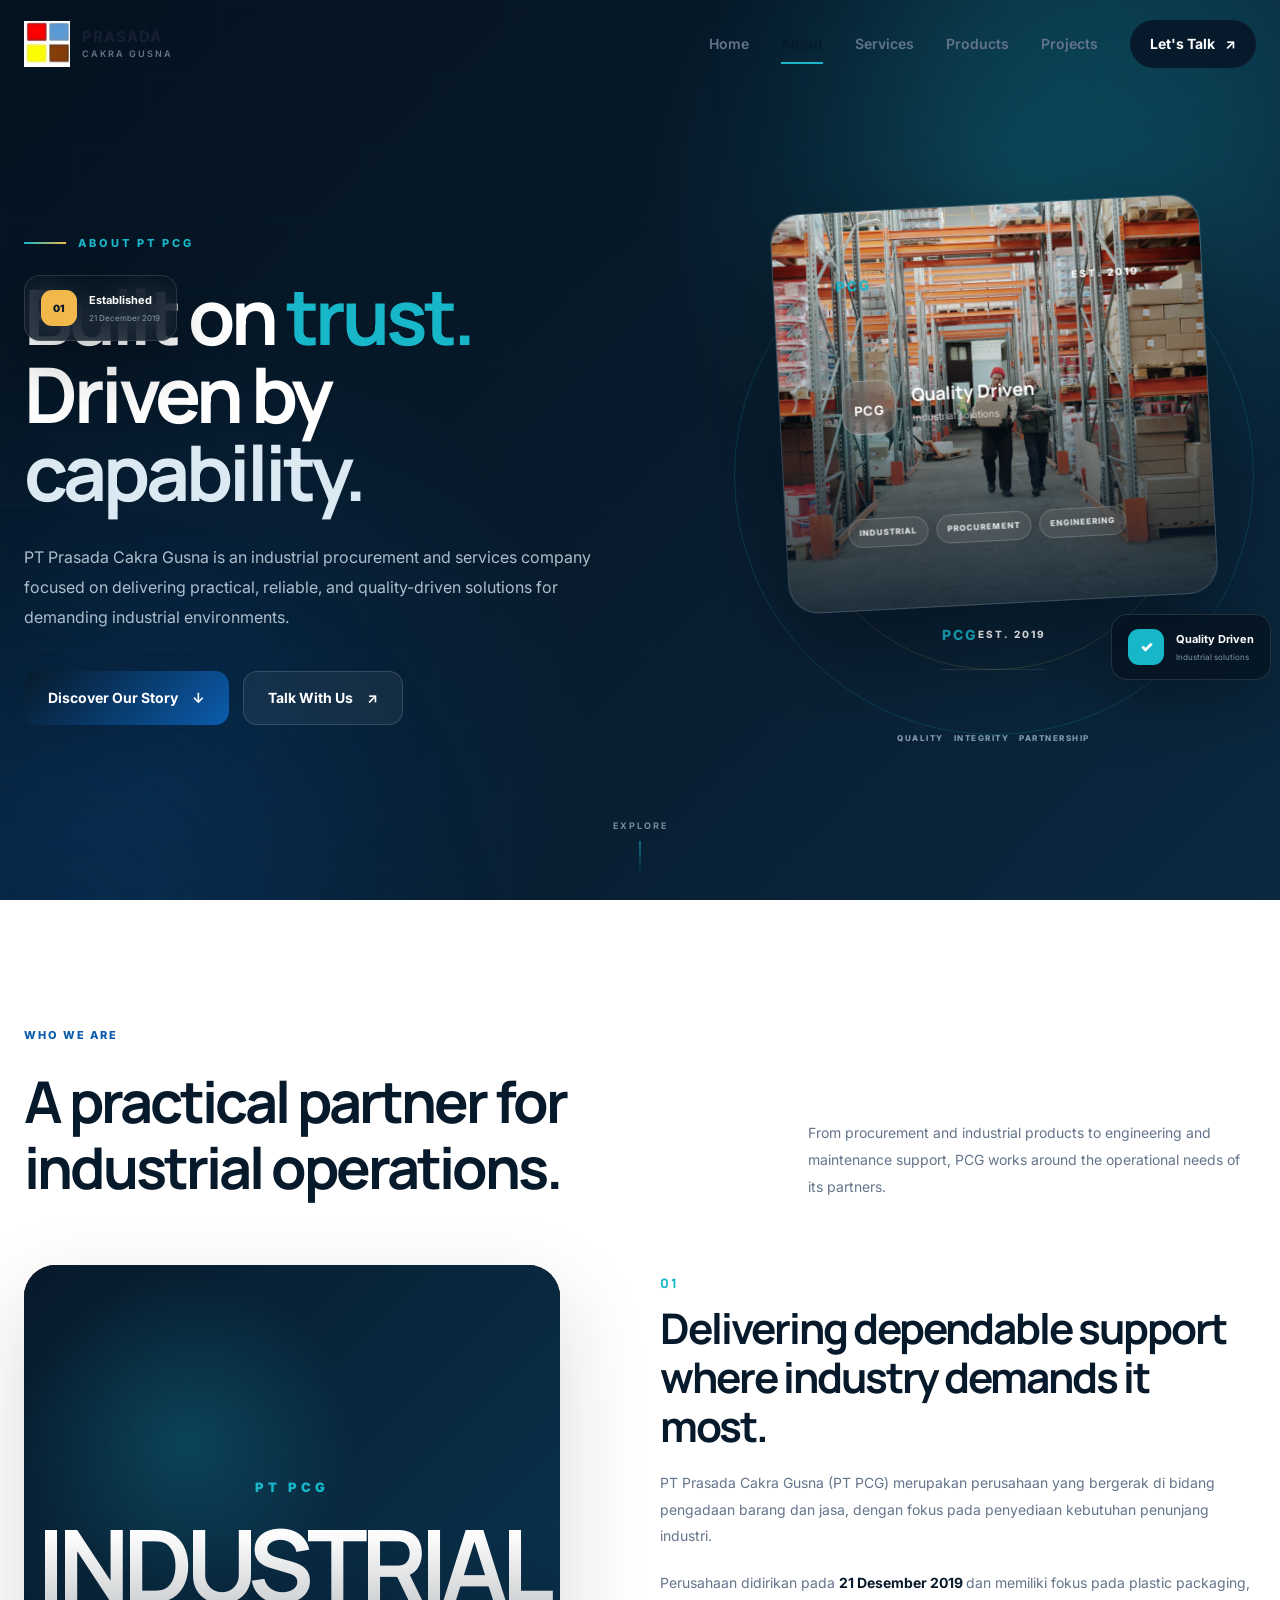
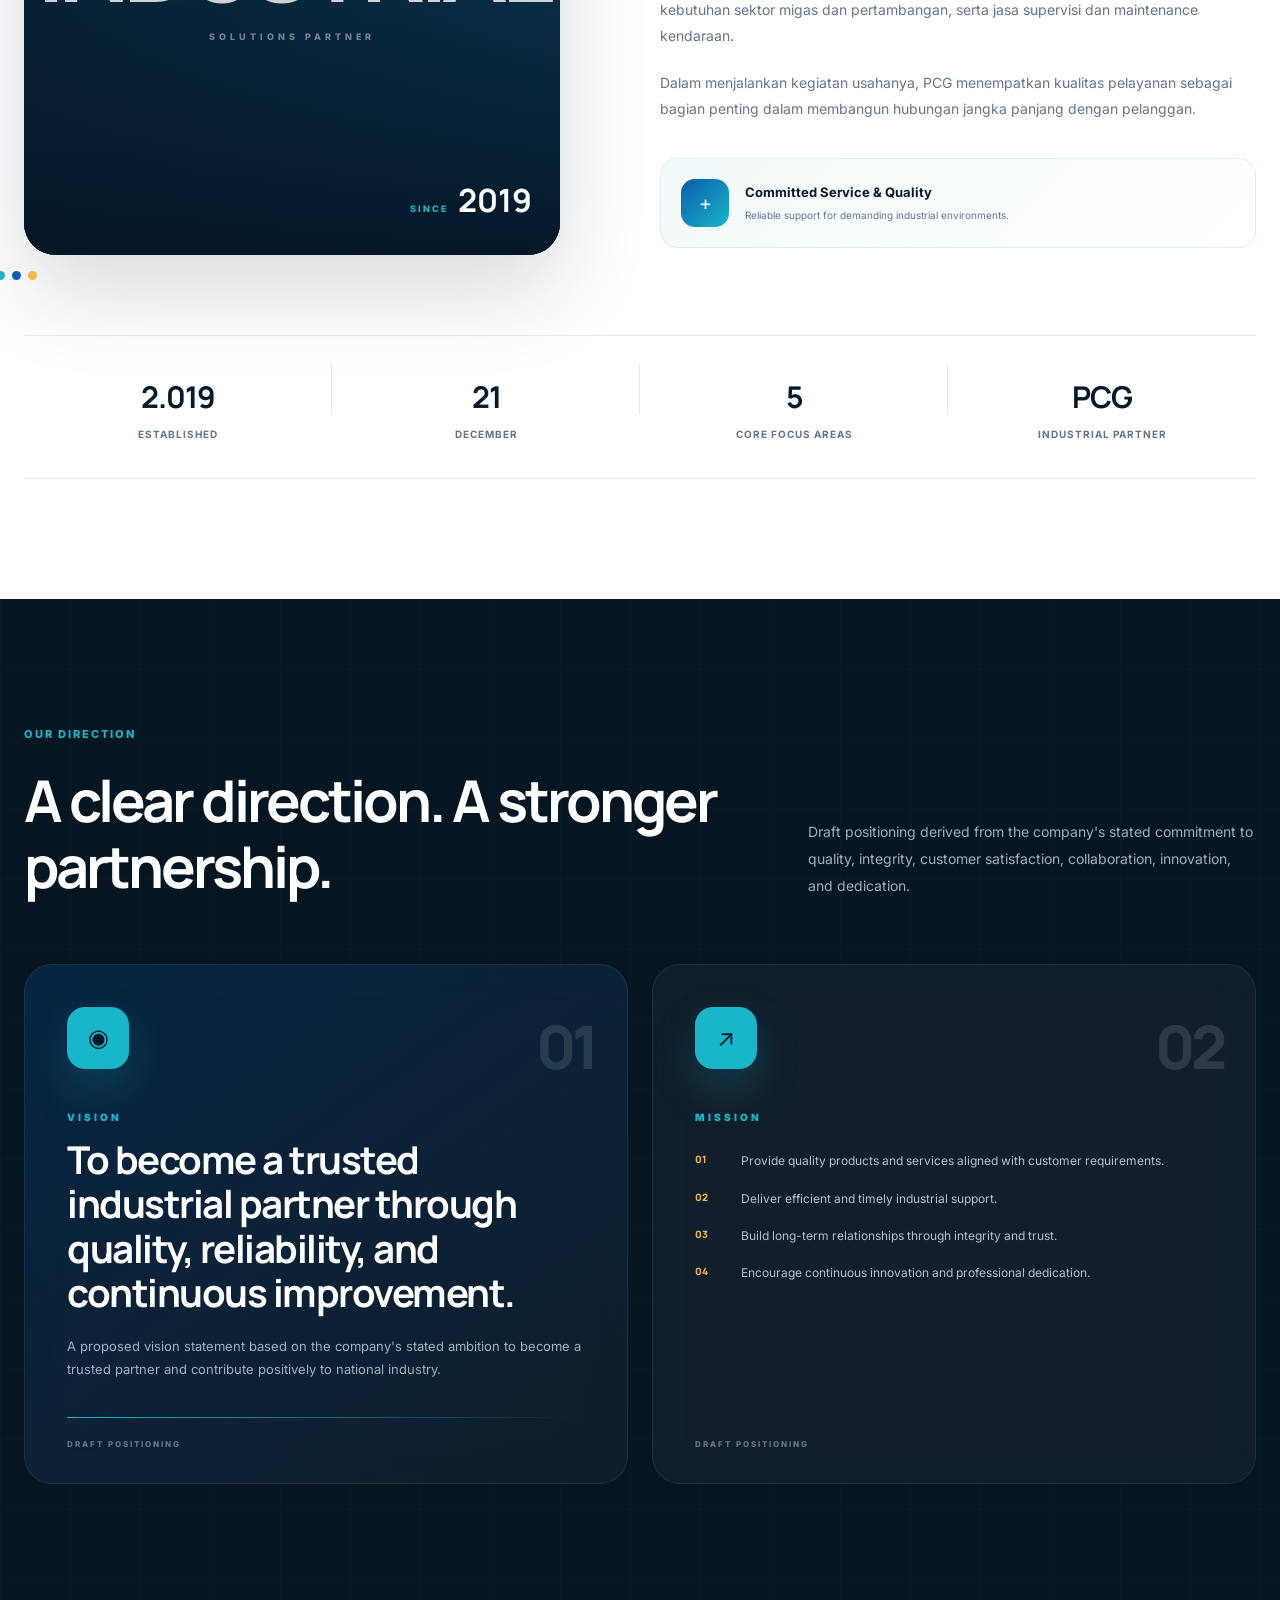
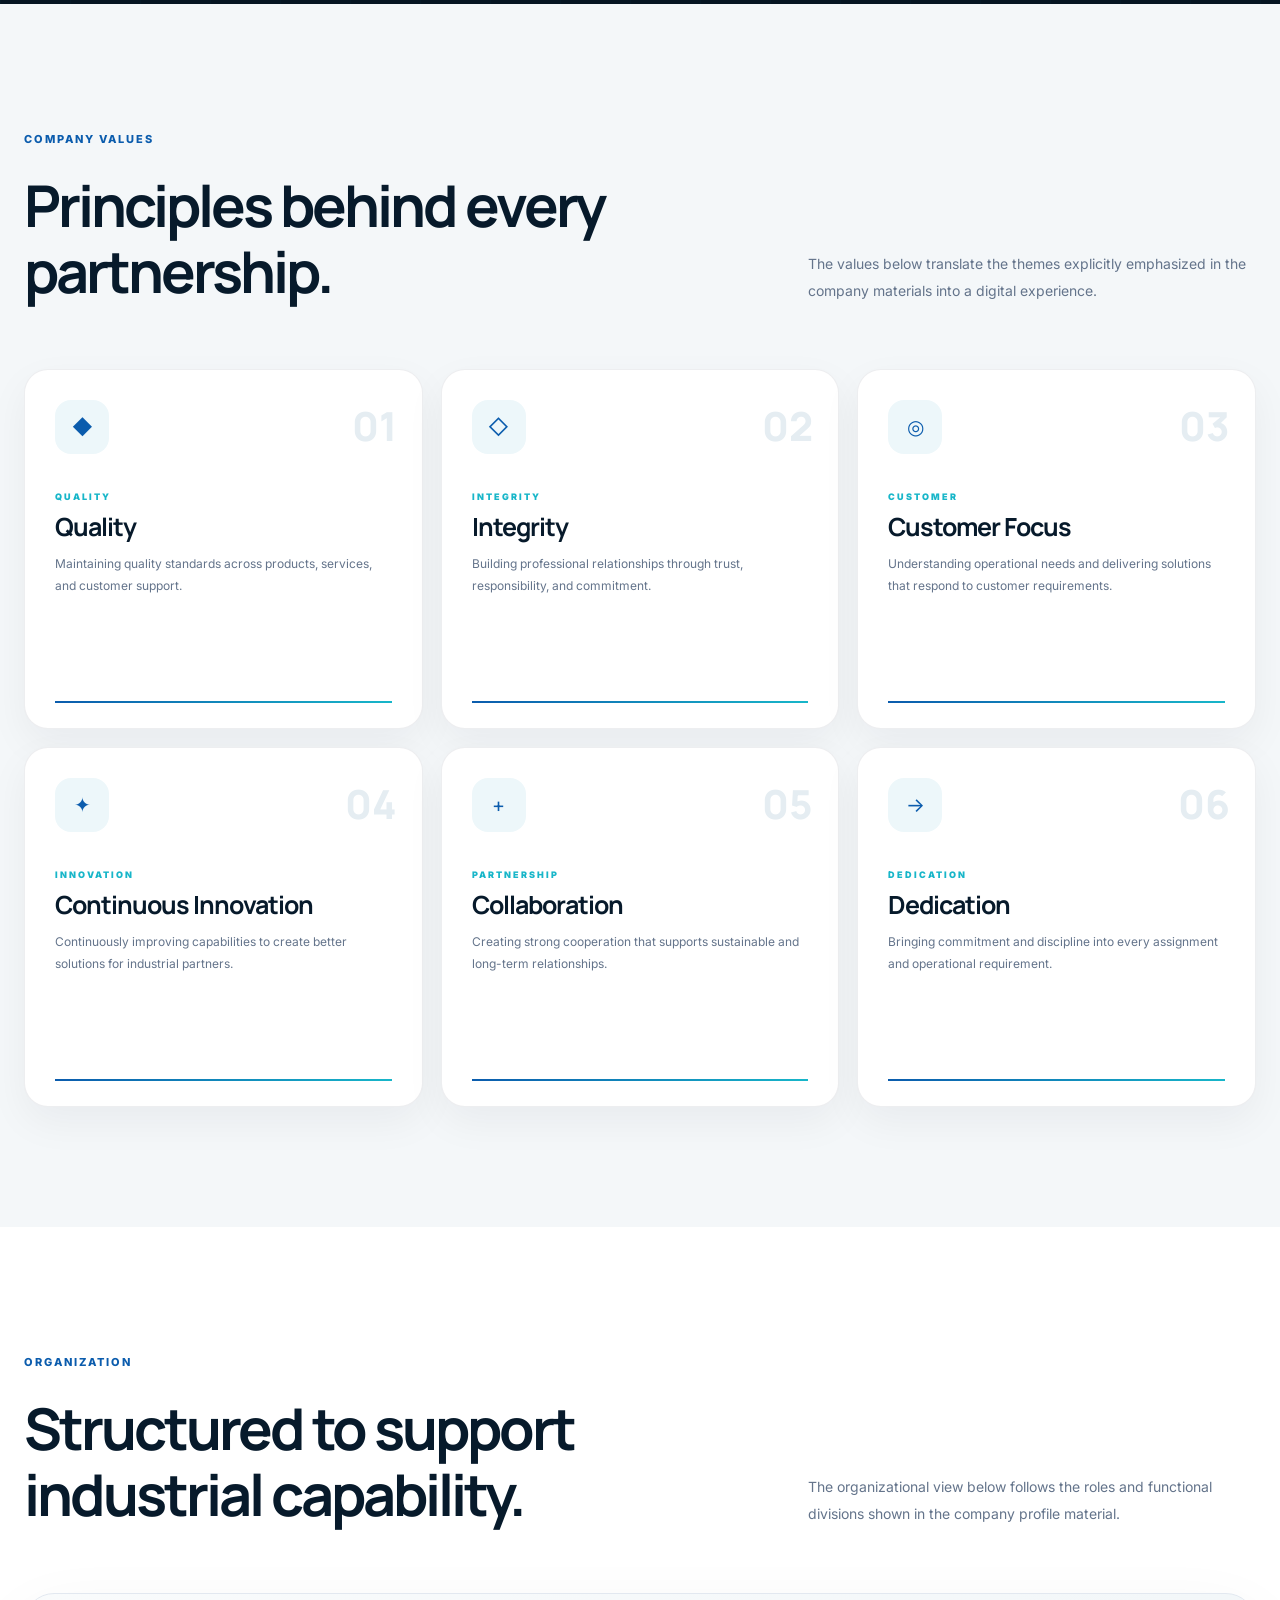
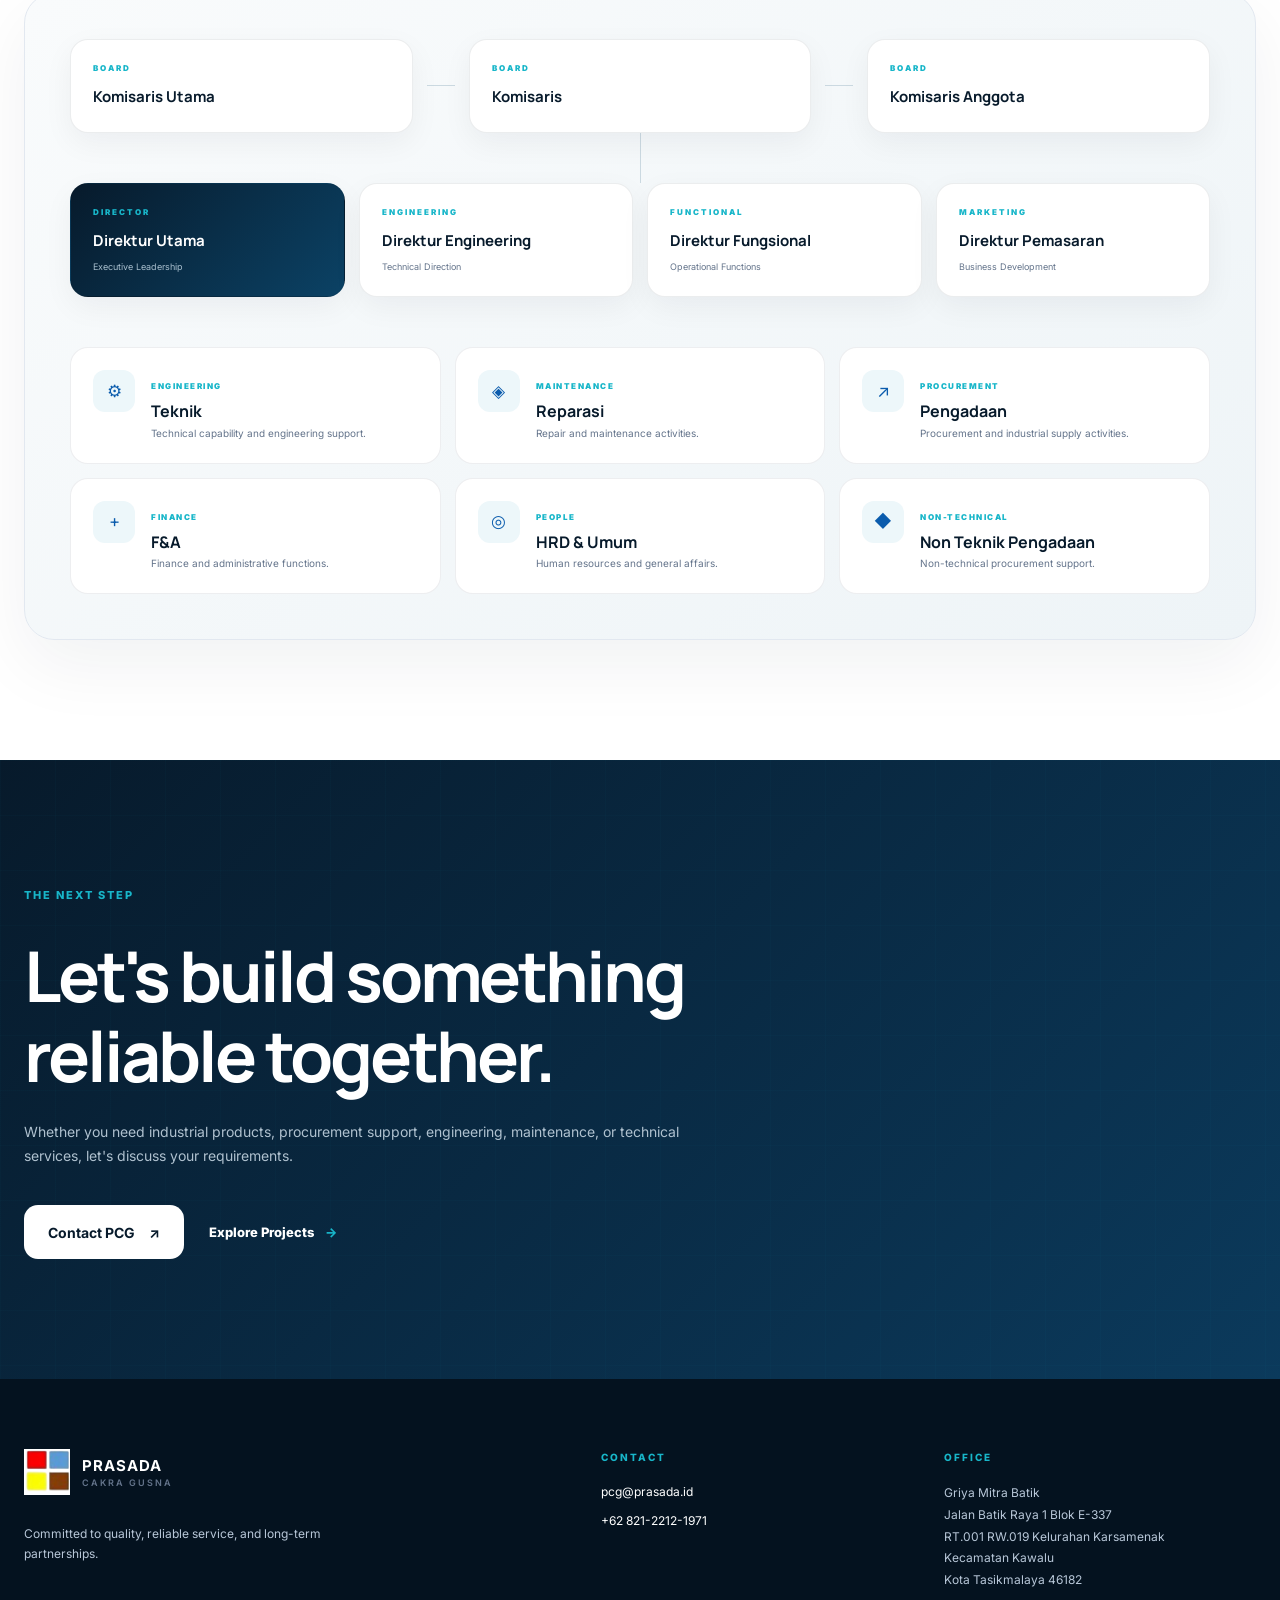
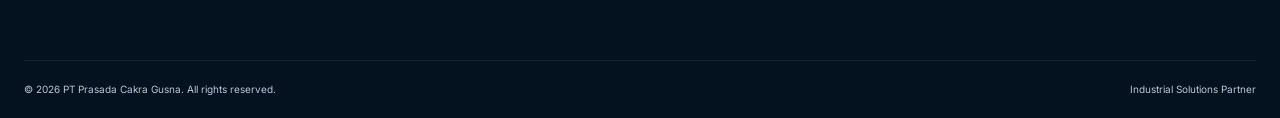
==== commit 756a8bc6: "update part 3 lagi" ====
--- a/about.html
+++ b/about.html
@@ -344,6 +344,78 @@
 
                     <div class="about-hero-card">
 
+                        <div class="about-card-image">
+
+                            <img
+                                src="assets/images/about/about.png"
+                                alt="PT Prasada Cakra Gusna industrial operations"
+                                loading="eager">
+
+                            <div class="about-card-image-overlay"></div>
+
+                        </div>
+
+
+                        <div class="about-card-content">
+
+                            <div class="about-card-top">
+
+                                <span>
+                                    PCG
+                                </span>
+
+                                <span>
+                                    EST. 2019
+                                </span>
+
+                            </div>
+
+
+                            <div class="about-card-main">
+
+                                <div class="about-card-symbol">
+
+                                    <span>
+                                        PCG
+                                    </span>
+
+                                </div>
+
+
+                                <div>
+
+                                    <strong>
+                                        Quality Driven
+                                    </strong>
+
+                                    <small>
+                                        Industrial solutions
+                                    </small>
+
+                                </div>
+
+                            </div>
+
+
+                            <div class="about-card-bottom">
+
+                                <span>
+                                    INDUSTRIAL
+                                </span>
+
+                                <span>
+                                    PROCUREMENT
+                                </span>
+
+                                <span>
+                                    ENGINEERING
+                                </span>
+
+                            </div>
+
+                        </div>
+
+                    </div>
                         <div class="about-card-top">
 
                             <span>
@@ -353,33 +425,6 @@
                             <span>
                                 EST. 2019
                             </span>
-
-                        </div>
-
-
-                        <div class="about-card-main">
-
-                            <div class="about-card-symbol">
-
-                                <span>
-                                    PCG
-                                </span>
-
-                            </div>
-
-
-                            <div>
-
-                                <strong>
-                                    Industrial
-                                    Solutions
-                                </strong>
-
-                                <span>
-                                    Procurement · Engineering · Support
-                                </span>
-
-                            </div>
 
                         </div>
 
@@ -520,8 +565,7 @@
                             <img
                                 src="assets/images/about/company-story.png"
                                 alt="Industrial activity supported by PT Prasada Cakra Gusna"
-                                loading="lazy"
-                                onerror="this.style.display='none'; this.parentElement.classList.add('image-fallback');">
+                                loading="lazy">
 
 
                             <div class="story-fallback-content">
--- a/css/about.css
+++ b/css/about.css
@@ -2725,4 +2725,232 @@
 
     }
 
+}
+/* ==========================================================
+   ABOUT HERO IMAGE
+=========================================================== */
+
+.about-card-image {
+
+    position: absolute;
+
+    inset: 0;
+
+    overflow: hidden;
+
+    border-radius: inherit;
+
+}
+
+
+.about-card-image img {
+
+    width: 100%;
+
+    height: 100%;
+
+    object-fit: cover;
+
+    object-position: center;
+
+    transition:
+        transform 900ms cubic-bezier(
+            0.22,
+            1,
+            0.36,
+            1
+        );
+
+}
+
+
+.about-hero-card:hover
+.about-card-image img {
+
+    transform: scale(1.06);
+
+}
+
+
+.about-card-image-overlay {
+
+    position: absolute;
+
+    inset: 0;
+
+    background:
+        linear-gradient(
+            180deg,
+            rgba(7, 26, 43, 0.08) 0%,
+            rgba(7, 26, 43, 0.20) 40%,
+            rgba(7, 26, 43, 0.82) 100%
+        );
+
+}
+
+
+.about-card-content {
+
+    position: relative;
+
+    z-index: 2;
+
+    height: 100%;
+
+    display: flex;
+
+    flex-direction: column;
+
+    justify-content: space-between;
+
+    padding: 32px;
+
+}
+
+
+.about-card-top {
+
+    display: flex;
+
+    align-items: center;
+
+    justify-content: space-between;
+
+}
+
+
+.about-card-top span {
+
+    color: #ffffff;
+
+    font-size: 10px;
+
+    font-weight: 800;
+
+    letter-spacing: 2px;
+
+}
+
+
+.about-card-main {
+
+    display: flex;
+
+    align-items: center;
+
+    gap: 16px;
+
+    margin-top: auto;
+
+    margin-bottom: 24px;
+
+}
+
+
+.about-card-main strong {
+
+    display: block;
+
+    color: #ffffff;
+
+    font-family:
+        "Manrope",
+        sans-serif;
+
+    font-size: 18px;
+
+}
+
+
+.about-card-main small {
+
+    display: block;
+
+    margin-top: 4px;
+
+    color: rgba(255,255,255,0.72);
+
+    font-size: 10px;
+
+}
+
+
+.about-card-symbol {
+
+    width: 54px;
+
+    height: 54px;
+
+    display: grid;
+
+    place-items: center;
+
+    flex: 0 0 54px;
+
+    border:
+        1px solid rgba(255,255,255,0.25);
+
+    border-radius: 16px;
+
+    background:
+        rgba(255,255,255,0.12);
+
+    backdrop-filter:
+        blur(12px);
+
+}
+
+
+.about-card-symbol span {
+
+    color: #ffffff;
+
+    font-family:
+        "Manrope",
+        sans-serif;
+
+    font-size: 13px;
+
+    font-weight: 800;
+
+    letter-spacing: 1px;
+
+}
+
+
+.about-card-bottom {
+
+    display: flex;
+
+    flex-wrap: wrap;
+
+    gap: 8px;
+
+}
+
+
+.about-card-bottom span {
+
+    padding:
+        7px 10px;
+
+    border:
+        1px solid rgba(255,255,255,0.18);
+
+    border-radius: 999px;
+
+    color: rgba(255,255,255,0.85);
+
+    background:
+        rgba(255,255,255,0.08);
+
+    backdrop-filter:
+        blur(10px);
+
+    font-size: 8px;
+
+    font-weight: 800;
+
+    letter-spacing: 1px;
+
 }
